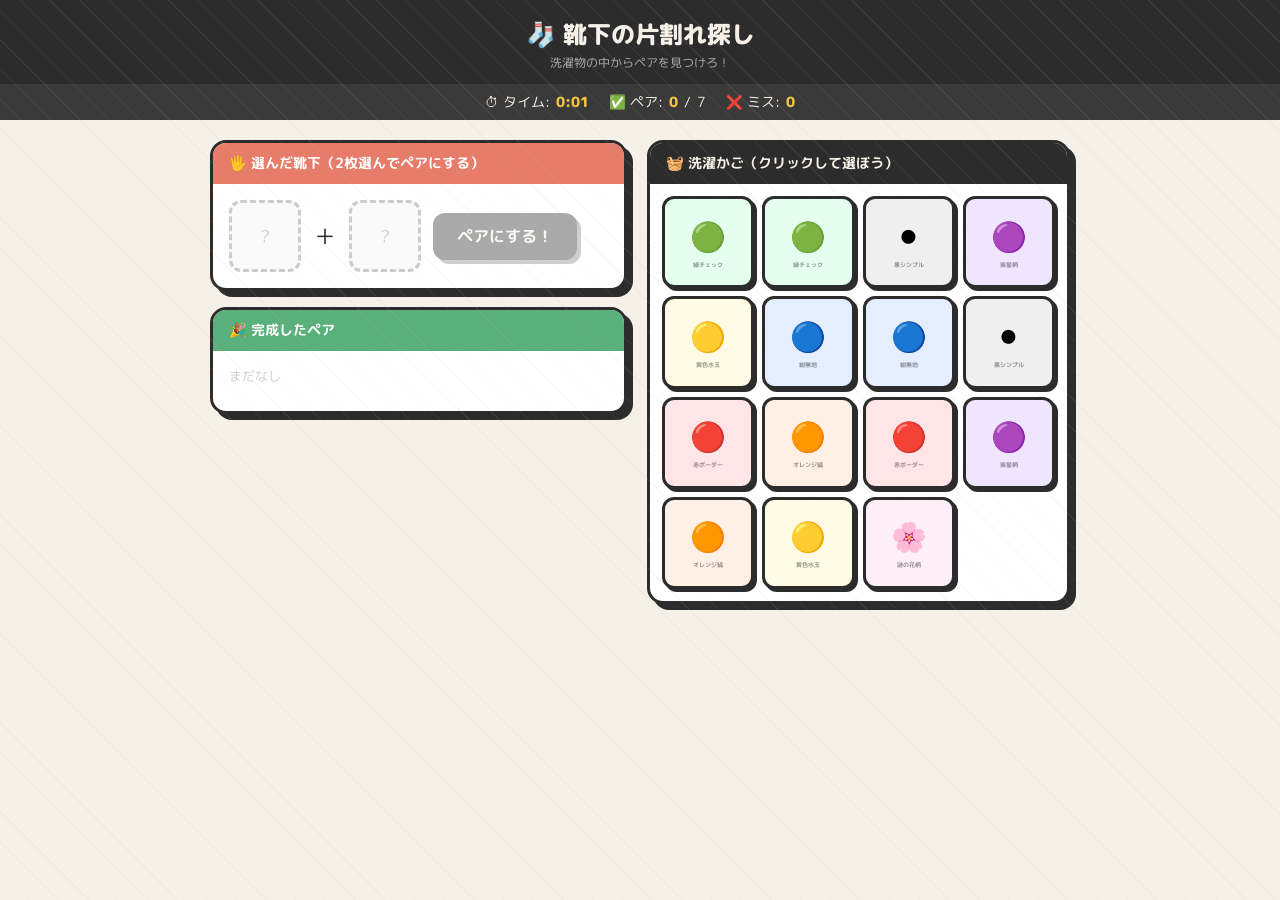
==== steam_game001/kutsushita_game.html @ c3f277e1 "first commit" ====
<!DOCTYPE html>
<html lang="ja">
<head>
<meta charset="UTF-8">
<meta name="viewport" content="width=device-width, initial-scale=1.0">
<title>靴下の片割れ探し</title>
<style>
  @import url('https://fonts.googleapis.com/css2?family=M+PLUS+Rounded+1c:wght@400;700;800&display=swap');

  * { box-sizing: border-box; margin: 0; padding: 0; }

  body {
    font-family: 'M PLUS Rounded 1c', sans-serif;
    background: #f5f0e8;
    min-height: 100vh;
    display: flex;
    flex-direction: column;
    align-items: center;
  }

  body::before {
    content: '';
    position: fixed;
    inset: 0;
    background-image: repeating-linear-gradient(45deg, transparent, transparent 20px, rgba(200,190,170,0.1) 20px, rgba(200,190,170,0.1) 21px);
    pointer-events: none;
  }

  header {
    width: 100%;
    background: #2c2c2c;
    color: #f5f0e8;
    text-align: center;
    padding: 16px 20px 12px;
  }

  header h1 { font-size: 1.5rem; font-weight: 800; }
  header .subtitle { font-size: 0.75rem; color: #aaa; margin-top: 2px; }

  .stats-bar {
    display: flex;
    gap: 20px;
    justify-content: center;
    background: #3a3a3a;
    width: 100%;
    padding: 8px 20px;
    color: #f5f0e8;
    font-size: 0.85rem;
  }

  .stat { display: flex; align-items: center; gap: 6px; }
  .stat-val { font-weight: 800; color: #f4c542; }

  .main {
    display: flex;
    gap: 20px;
    padding: 20px;
    width: 100%;
    max-width: 900px;
    flex-wrap: wrap;
  }

  .basket {
    flex: 1;
    min-width: 260px;
    background: #fff;
    border-radius: 16px;
    border: 3px solid #2c2c2c;
    box-shadow: 6px 6px 0 #2c2c2c;
    overflow: hidden;
  }

  .basket-header {
    background: #2c2c2c;
    color: #f5f0e8;
    padding: 10px 16px;
    font-size: 0.9rem;
    font-weight: 700;
  }

  .basket-grid {
    display: grid;
    grid-template-columns: repeat(4, 1fr);
    gap: 8px;
    padding: 12px;
    min-height: 200px;
  }

  .workbench {
    flex: 1;
    min-width: 260px;
    display: flex;
    flex-direction: column;
    gap: 16px;
  }

  .selected-area {
    background: #fff;
    border-radius: 16px;
    border: 3px solid #2c2c2c;
    box-shadow: 6px 6px 0 #2c2c2c;
    overflow: hidden;
    min-height: 140px;
  }

  .selected-header {
    background: #e87c6a;
    color: white;
    padding: 10px 16px;
    font-size: 0.9rem;
    font-weight: 700;
  }

  .selected-slots {
    display: flex;
    gap: 12px;
    padding: 16px;
    align-items: center;
    flex-wrap: wrap;
  }

  .slot {
    width: 72px;
    height: 72px;
    border: 3px dashed #ccc;
    border-radius: 12px;
    display: flex;
    align-items: center;
    justify-content: center;
    font-size: 2.2rem;
    background: #fafafa;
    transition: all 0.2s;
    position: relative;
  }

  .slot.filled {
    border-style: solid;
    border-color: #e87c6a;
    background: #fff5f3;
    cursor: pointer;
  }

  .slot .remove-btn {
    position: absolute;
    top: -8px;
    right: -8px;
    width: 20px;
    height: 20px;
    background: #2c2c2c;
    color: white;
    border: none;
    border-radius: 50%;
    font-size: 0.65rem;
    cursor: pointer;
    display: flex;
    align-items: center;
    justify-content: center;
  }

  .match-btn {
    background: #2c2c2c;
    color: #f5f0e8;
    border: none;
    border-radius: 12px;
    padding: 12px 24px;
    font-family: 'M PLUS Rounded 1c', sans-serif;
    font-size: 1rem;
    font-weight: 700;
    cursor: pointer;
    transition: transform 0.1s, box-shadow 0.1s;
    box-shadow: 4px 4px 0 #888;
  }

  .match-btn:hover { transform: translate(-2px,-2px); box-shadow: 6px 6px 0 #888; }
  .match-btn:active { transform: translate(2px,2px); box-shadow: 2px 2px 0 #888; }
  .match-btn:disabled { opacity: 0.4; cursor: not-allowed; transform: none; }

  .sock-card {
    width: 100%;
    aspect-ratio: 1;
    border-radius: 12px;
    border: 3px solid #2c2c2c;
    display: flex;
    flex-direction: column;
    align-items: center;
    justify-content: center;
    font-size: 1.8rem;
    cursor: pointer;
    transition: transform 0.15s, box-shadow 0.15s;
    box-shadow: 3px 3px 0 #2c2c2c;
    position: relative;
    user-select: none;
  }

  .sock-card:hover { transform: translate(-2px, -2px) rotate(-3deg); box-shadow: 5px 5px 0 #2c2c2c; }
  .sock-card.selected { border-color: #e87c6a; box-shadow: 3px 3px 0 #e87c6a; transform: scale(0.95); }

  .sock-label {
    font-size: 0.4rem;
    color: rgba(0,0,0,0.4);
    font-weight: 700;
    margin-top: 2px;
  }

  .pairs-tray {
    background: #fff;
    border-radius: 16px;
    border: 3px solid #2c2c2c;
    box-shadow: 6px 6px 0 #2c2c2c;
    overflow: hidden;
  }

  .pairs-header {
    background: #5ab07a;
    color: white;
    padding: 10px 16px;
    font-size: 0.9rem;
    font-weight: 700;
  }

  .pairs-grid {
    display: flex;
    flex-wrap: wrap;
    gap: 8px;
    padding: 12px;
    min-height: 60px;
  }

  .pair-chip {
    background: #e8f7ee;
    border: 2px solid #5ab07a;
    border-radius: 20px;
    padding: 4px 12px;
    font-size: 1.1rem;
    animation: popIn 0.3s ease;
  }

  @keyframes popIn {
    0% { transform: scale(0); }
    70% { transform: scale(1.2); }
    100% { transform: scale(1); }
  }

  .toast {
    position: fixed;
    top: 80px;
    left: 50%;
    transform: translateX(-50%) translateY(-20px);
    background: #2c2c2c;
    color: white;
    padding: 10px 20px;
    border-radius: 40px;
    font-size: 0.9rem;
    font-weight: 700;
    opacity: 0;
    pointer-events: none;
    transition: opacity 0.2s, transform 0.2s;
    z-index: 100;
    white-space: nowrap;
  }

  .toast.show { opacity: 1; transform: translateX(-50%) translateY(0); }

  .overlay {
    display: none;
    position: fixed;
    inset: 0;
    background: rgba(0,0,0,0.5);
    z-index: 200;
    align-items: center;
    justify-content: center;
  }

  .overlay.show { display: flex; }

  .result-box {
    background: #fff;
    border: 4px solid #2c2c2c;
    border-radius: 24px;
    box-shadow: 8px 8px 0 #2c2c2c;
    padding: 32px 40px;
    text-align: center;
    max-width: 360px;
  }

  .result-box h2 { font-size: 2rem; font-weight: 800; margin-bottom: 8px; }
  .result-box p { color: #666; margin-bottom: 12px; font-size: 0.9rem; }

  .result-btn {
    background: #e87c6a;
    color: white;
    border: none;
    border-radius: 12px;
    padding: 12px 28px;
    font-family: 'M PLUS Rounded 1c', sans-serif;
    font-size: 1rem;
    font-weight: 700;
    cursor: pointer;
    box-shadow: 4px 4px 0 #c05a4a;
    margin-top: 8px;
  }

  .lonely-badge {
    background: #fff3cd;
    border: 2px solid #f4c542;
    border-radius: 8px;
    padding: 8px 12px;
    font-size: 0.8rem;
    color: #7a6010;
    margin-top: 8px;
  }
</style>
</head>
<body>

<header>
  <h1>🧦 靴下の片割れ探し</h1>
  <div class="subtitle">洗濯物の中からペアを見つけろ！</div>
</header>

<div class="stats-bar">
  <div class="stat">⏱ タイム: <span class="stat-val" id="timer">0:00</span></div>
  <div class="stat">✅ ペア: <span class="stat-val" id="pair-count">0</span> / <span id="total-pairs">0</span></div>
  <div class="stat">❌ ミス: <span class="stat-val" id="miss-count">0</span></div>
</div>

<div class="main">
  <div class="workbench">
    <div class="selected-area">
      <div class="selected-header">🖐 選んだ靴下（2枚選んでペアにする）</div>
      <div class="selected-slots">
        <div class="slot" id="slot-a"><span style="color:#ccc;font-size:1rem">?</span></div>
        <div style="font-size:1.5rem; color:#2c2c2c;">＋</div>
        <div class="slot" id="slot-b"><span style="color:#ccc;font-size:1rem">?</span></div>
        <button class="match-btn" id="match-btn" disabled onclick="tryMatch()">ペアにする！</button>
      </div>
    </div>

    <div class="pairs-tray">
      <div class="pairs-header">🎉 完成したペア</div>
      <div class="pairs-grid" id="pairs-grid">
        <span style="color:#ccc;font-size:0.8rem;padding:4px;">まだなし</span>
      </div>
    </div>
  </div>

  <div class="basket">
    <div class="basket-header">🧺 洗濯かご（クリックして選ぼう）</div>
    <div class="basket-grid" id="basket-grid"></div>
  </div>
</div>

<div class="toast" id="toast"></div>

<div class="overlay" id="overlay">
  <div class="result-box">
    <h2>🎊 完了！</h2>
    <p id="result-msg"></p>
    <div class="lonely-badge" id="lonely-badge" style="display:none"></div>
    <button class="result-btn" onclick="startGame()">もう一回やる</button>
  </div>
</div>

<script>
const SOCK_TYPES = [
  { id: 'A', emoji: '🔴', name: '赤ボーダー' },
  { id: 'B', emoji: '🔵', name: '紺無地' },
  { id: 'C', emoji: '🟡', name: '黄色水玉' },
  { id: 'D', emoji: '🟢', name: '緑チェック' },
  { id: 'E', emoji: '🟠', name: 'オレンジ縞' },
  { id: 'F', emoji: '🟣', name: '紫星柄' },
  { id: 'G', emoji: '⚫', name: '黒シンプル' },
  { id: 'H', emoji: '⚪', name: '白スポーツ' },
];
const LONELY = { id: 'X', emoji: '🌸', name: '謎の花柄', lonely: true };

const COLORS = {
  A: '#ffe5e5', B: '#e5eeff', C: '#fffbe5', D: '#e5ffee',
  E: '#fff0e5', F: '#f0e5ff', G: '#efefef', H: '#f9f9f9', X: '#fff0f7'
};

let socks = [], selected = [null, null], pairs = 0, totalPairs = 0, misses = 0;
let timerInterval = null, seconds = 0;

function startGame() {
  clearInterval(timerInterval);
  seconds = 0; pairs = 0; misses = 0; selected = [null, null];
  document.getElementById('overlay').classList.remove('show');
  updateStats();

  const pairTypes = SOCK_TYPES.slice(0, 7);
  totalPairs = pairTypes.length;
  socks = [];
  let id = 0;
  pairTypes.forEach(t => {
    socks.push({ uid: id++, type: t, paired: false, selected: false });
    socks.push({ uid: id++, type: t, paired: false, selected: false });
  });
  socks.push({ uid: id++, type: LONELY, paired: false, selected: false, lonely: true });
  socks.sort(() => Math.random() - 0.5);

  document.getElementById('total-pairs').textContent = totalPairs;
  document.getElementById('pairs-grid').innerHTML = '<span style="color:#ccc;font-size:0.8rem;padding:4px;">まだなし</span>';
  resetSlots();
  renderBasket();

  timerInterval = setInterval(() => {
    seconds++;
    const m = Math.floor(seconds / 60), s = seconds % 60;
    document.getElementById('timer').textContent = `${m}:${s.toString().padStart(2,'0')}`;
  }, 1000);
}

function renderBasket() {
  const grid = document.getElementById('basket-grid');
  grid.innerHTML = '';
  socks.filter(s => !s.paired).forEach(sock => {
    const card = document.createElement('div');
    card.className = 'sock-card' + (sock.selected ? ' selected' : '');
    card.style.background = COLORS[sock.type.id] || '#eee';
    card.innerHTML = `<span>${sock.type.emoji}</span><span class="sock-label">${sock.type.name}</span>`;
    card.onclick = () => selectSock(sock.uid);
    grid.appendChild(card);
  });
}

function selectSock(uid) {
  const sock = socks.find(s => s.uid === uid);
  if (!sock || sock.paired) return;

  if (sock.selected) {
    sock.selected = false;
    if (selected[0] === uid) selected[0] = null;
    else selected[1] = null;
  } else {
    if (selected[0] === null) { selected[0] = uid; sock.selected = true; }
    else if (selected[1] === null && selected[0] !== uid) { selected[1] = uid; sock.selected = true; }
  }

  renderBasket();
  updateSlots();
  document.getElementById('match-btn').disabled = selected.filter(s => s !== null).length < 2;
}

function updateSlots() {
  ['a','b'].forEach((slot, i) => {
    const el = document.getElementById(`slot-${slot}`);
    const uid = selected[i];
    if (uid !== null) {
      const sock = socks.find(s => s.uid === uid);
      el.className = 'slot filled';
      el.innerHTML = `<span style="font-size:2rem">${sock.type.emoji}</span><button class="remove-btn" onclick="removeSock(${uid})">✕</button>`;
    } else {
      el.className = 'slot';
      el.innerHTML = '<span style="color:#ccc;font-size:1rem">?</span>';
    }
  });
}

function removeSock(uid) {
  const sock = socks.find(s => s.uid === uid);
  if (sock) sock.selected = false;
  if (selected[0] === uid) selected[0] = null;
  else if (selected[1] === uid) selected[1] = null;
  renderBasket(); updateSlots();
  document.getElementById('match-btn').disabled = true;
}

function resetSlots() { selected = [null, null]; updateSlots(); document.getElementById('match-btn').disabled = true; }

function tryMatch() {
  const [uid1, uid2] = selected;
  if (uid1 === null || uid2 === null) return;
  const s1 = socks.find(s => s.uid === uid1), s2 = socks.find(s => s.uid === uid2);

  if (s1.type.id === s2.type.id && !s1.lonely && !s2.lonely) {
    s1.paired = s2.paired = true;
    s1.selected = s2.selected = false;
    pairs++;
    const grid = document.getElementById('pairs-grid');
    if (grid.querySelector('span[style]')) grid.innerHTML = '';
    const chip = document.createElement('div');
    chip.className = 'pair-chip';
    chip.textContent = s1.type.emoji + s1.type.emoji;
    grid.appendChild(chip);
    showToast(`✅ ${s1.type.name} のペア完成！`);
    resetSlots(); renderBasket(); updateStats();
    if (pairs >= totalPairs) setTimeout(showResult, 400);
  } else {
    misses++;
    updateStats();
    showToast('❌ 違う！片割れだ…');
    s1.selected = s2.selected = false;
    selected = [null, null];
    renderBasket(); resetSlots();
  }
}

function updateStats() {
  document.getElementById('pair-count').textContent = pairs;
  document.getElementById('miss-count').textContent = misses;
}

function showToast(msg) {
  const t = document.getElementById('toast');
  t.textContent = msg;
  t.classList.add('show');
  setTimeout(() => t.classList.remove('show'), 1800);
}

function showResult() {
  clearInterval(timerInterval);
  const m = Math.floor(seconds / 60), s = seconds % 60;
  document.getElementById('result-msg').textContent =
    `${totalPairs}ペア完成！ タイム: ${m}:${s.toString().padStart(2,'0')}　ミス: ${misses}回`;
  const badge = document.getElementById('lonely-badge');
  badge.style.display = 'block';
  badge.textContent = '🌸「謎の花柄」の片割れは永遠に見つかりませんでした';
  document.getElementById('overlay').classList.add('show');
}

startGame();
</script>
</body>
</html>
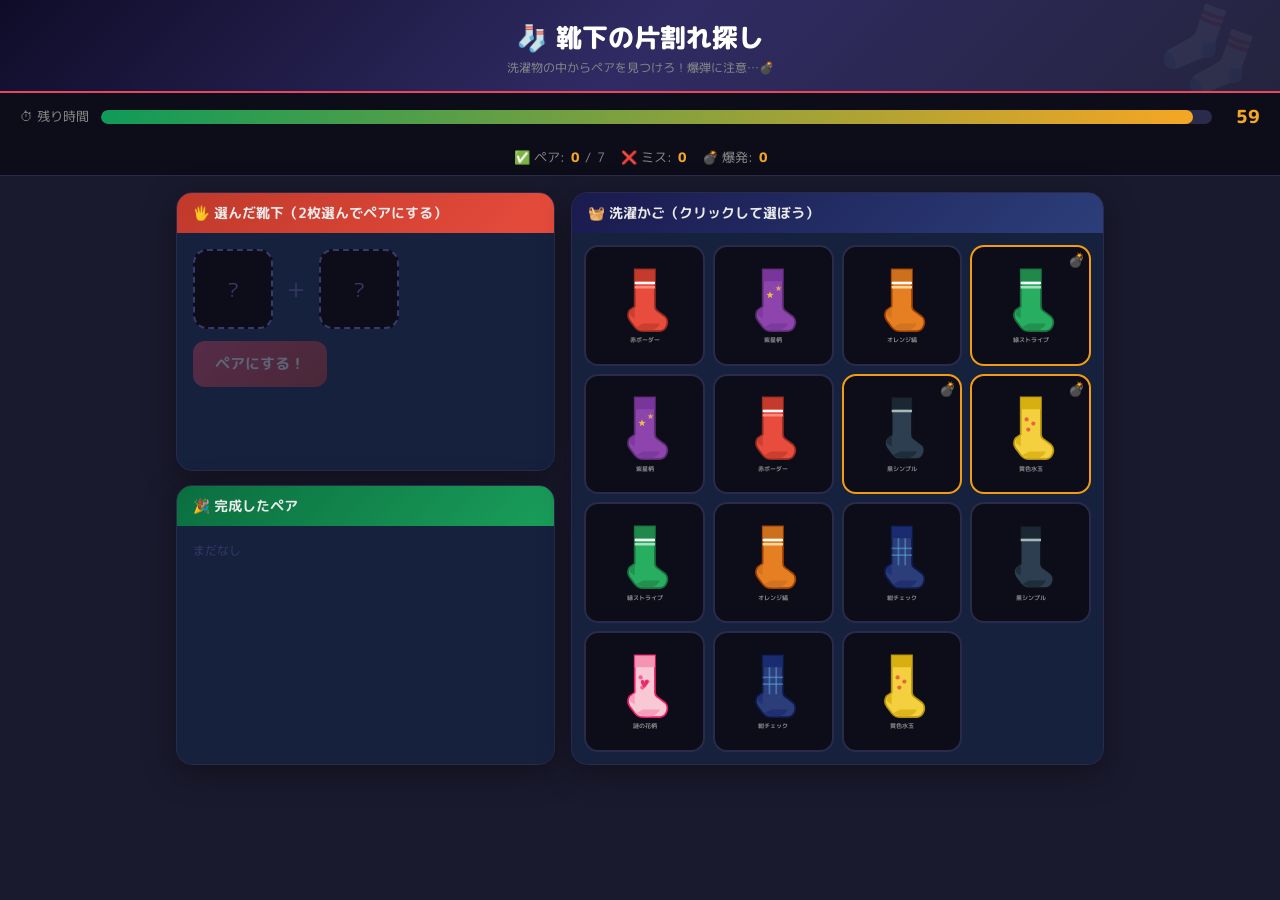
==== commit 4132b57c: "デザインを靴下へ" ====
--- a/steam_game001/kutsushita_game.html
+++ b/steam_game001/kutsushita_game.html
@@ -7,76 +7,194 @@
 <style>
   @import url('https://fonts.googleapis.com/css2?family=M+PLUS+Rounded+1c:wght@400;700;800&display=swap');
 
+  :root {
+    --bg: #1a1a2e;
+    --card: #16213e;
+    --accent: #e94560;
+    --green: #0f9b58;
+    --yellow: #f5a623;
+    --text: #eaeaea;
+    --muted: #888;
+    --border: #2a2a4a;
+  }
+
   * { box-sizing: border-box; margin: 0; padding: 0; }
 
   body {
     font-family: 'M PLUS Rounded 1c', sans-serif;
-    background: #f5f0e8;
+    background: var(--bg);
+    color: var(--text);
     min-height: 100vh;
     display: flex;
     flex-direction: column;
     align-items: center;
-  }
-
-  body::before {
-    content: '';
-    position: fixed;
-    inset: 0;
-    background-image: repeating-linear-gradient(45deg, transparent, transparent 20px, rgba(200,190,170,0.1) 20px, rgba(200,190,170,0.1) 21px);
-    pointer-events: none;
   }
 
   header {
     width: 100%;
-    background: #2c2c2c;
-    color: #f5f0e8;
+    background: linear-gradient(135deg, #0f0c29, #302b63, #24243e);
     text-align: center;
-    padding: 16px 20px 12px;
-  }
-
-  header h1 { font-size: 1.5rem; font-weight: 800; }
-  header .subtitle { font-size: 0.75rem; color: #aaa; margin-top: 2px; }
+    padding: 18px 20px 14px;
+    border-bottom: 2px solid var(--accent);
+    position: relative;
+    overflow: hidden;
+  }
+
+  header::after {
+    content: '🧦';
+    position: absolute;
+    font-size: 5rem;
+    opacity: 0.06;
+    right: 20px;
+    top: -10px;
+    transform: rotate(20deg);
+  }
+
+  header h1 { font-size: 1.6rem; font-weight: 800; color: #fff; }
+  header .subtitle { font-size: 0.75rem; color: var(--muted); margin-top: 3px; }
+
+  .timer-wrap {
+    width: 100%;
+    background: #0d0d1a;
+    padding: 10px 20px;
+    display: flex;
+    align-items: center;
+    gap: 12px;
+  }
+
+  .timer-label { font-size: 0.8rem; color: var(--muted); white-space: nowrap; }
+
+  .timer-bar-bg {
+    flex: 1;
+    height: 14px;
+    background: #2a2a4a;
+    border-radius: 8px;
+    overflow: hidden;
+  }
+
+  .timer-bar {
+    height: 100%;
+    background: linear-gradient(90deg, var(--green), var(--yellow));
+    border-radius: 8px;
+    transition: width 0.5s linear, background 0.5s;
+  }
+
+  .timer-bar.danger { background: linear-gradient(90deg, var(--accent), #ff6b6b); animation: pulse 0.5s infinite alternate; }
+
+  @keyframes pulse { from { opacity: 1; } to { opacity: 0.6; } }
+
+  .timer-num { font-size: 1.1rem; font-weight: 800; color: var(--yellow); min-width: 36px; text-align: right; }
+  .timer-num.danger { color: var(--accent); }
 
   .stats-bar {
     display: flex;
-    gap: 20px;
+    gap: 16px;
     justify-content: center;
-    background: #3a3a3a;
+    background: #0d0d1a;
     width: 100%;
     padding: 8px 20px;
-    color: #f5f0e8;
+    font-size: 0.82rem;
+    border-bottom: 1px solid var(--border);
+  }
+
+  .stat { display: flex; align-items: center; gap: 6px; color: var(--muted); }
+  .stat-val { font-weight: 800; color: var(--yellow); }
+
+  .main {
+    display: flex;
+    gap: 16px;
+    padding: 16px;
+    width: 100%;
+    max-width: 960px;
+    flex-wrap: wrap;
+  }
+
+  .panel {
+    background: var(--card);
+    border-radius: 16px;
+    border: 1px solid var(--border);
+    overflow: hidden;
+    box-shadow: 0 8px 32px rgba(0,0,0,0.4);
+  }
+
+  .panel-header {
+    padding: 10px 16px;
     font-size: 0.85rem;
-  }
-
-  .stat { display: flex; align-items: center; gap: 6px; }
-  .stat-val { font-weight: 800; color: #f4c542; }
-
-  .main {
-    display: flex;
-    gap: 20px;
-    padding: 20px;
-    width: 100%;
-    max-width: 900px;
+    font-weight: 700;
+    display: flex;
+    align-items: center;
+    gap: 6px;
+  }
+
+  .ph-red { background: linear-gradient(135deg, #c0392b, #e74c3c); }
+  .ph-blue { background: linear-gradient(135deg, #1a1a4e, #2c3e7a); }
+  .ph-green { background: linear-gradient(135deg, #0a6e3f, #1a9e5a); }
+
+  .selected-area { flex: 1; min-width: 260px; }
+
+  .selected-slots {
+    display: flex;
+    gap: 12px;
+    padding: 16px;
+    align-items: center;
     flex-wrap: wrap;
   }
 
-  .basket {
-    flex: 1;
-    min-width: 260px;
-    background: #fff;
-    border-radius: 16px;
-    border: 3px solid #2c2c2c;
-    box-shadow: 6px 6px 0 #2c2c2c;
+  .slot {
+    width: 80px;
+    height: 80px;
+    border: 2px dashed #3a3a6a;
+    border-radius: 14px;
+    display: flex;
+    align-items: center;
+    justify-content: center;
+    background: #0d0d1a;
+    transition: all 0.2s;
+    position: relative;
     overflow: hidden;
   }
 
-  .basket-header {
-    background: #2c2c2c;
-    color: #f5f0e8;
-    padding: 10px 16px;
-    font-size: 0.9rem;
+  .slot.filled {
+    border-style: solid;
+    border-color: var(--accent);
+    background: rgba(233,69,96,0.1);
+  }
+
+  .slot .remove-btn {
+    position: absolute;
+    top: -8px; right: -8px;
+    width: 22px; height: 22px;
+    background: var(--accent);
+    color: white;
+    border: none;
+    border-radius: 50%;
+    font-size: 0.65rem;
+    cursor: pointer;
+    display: flex;
+    align-items: center;
+    justify-content: center;
+    z-index: 2;
+  }
+
+  .match-btn {
+    background: linear-gradient(135deg, var(--accent), #c0392b);
+    color: white;
+    border: none;
+    border-radius: 12px;
+    padding: 12px 22px;
+    font-family: 'M PLUS Rounded 1c', sans-serif;
+    font-size: 0.95rem;
     font-weight: 700;
-  }
+    cursor: pointer;
+    transition: transform 0.1s, box-shadow 0.1s;
+    box-shadow: 0 4px 16px rgba(233,69,96,0.4);
+  }
+
+  .match-btn:hover { transform: translateY(-2px); box-shadow: 0 6px 20px rgba(233,69,96,0.6); }
+  .match-btn:active { transform: translateY(1px); }
+  .match-btn:disabled { opacity: 0.3; cursor: not-allowed; transform: none; box-shadow: none; }
+
+  .basket { flex: 1.4; min-width: 280px; }
 
   .basket-grid {
     display: grid;
@@ -86,137 +204,7 @@
     min-height: 200px;
   }
 
-  .workbench {
-    flex: 1;
-    min-width: 260px;
-    display: flex;
-    flex-direction: column;
-    gap: 16px;
-  }
-
-  .selected-area {
-    background: #fff;
-    border-radius: 16px;
-    border: 3px solid #2c2c2c;
-    box-shadow: 6px 6px 0 #2c2c2c;
-    overflow: hidden;
-    min-height: 140px;
-  }
-
-  .selected-header {
-    background: #e87c6a;
-    color: white;
-    padding: 10px 16px;
-    font-size: 0.9rem;
-    font-weight: 700;
-  }
-
-  .selected-slots {
-    display: flex;
-    gap: 12px;
-    padding: 16px;
-    align-items: center;
-    flex-wrap: wrap;
-  }
-
-  .slot {
-    width: 72px;
-    height: 72px;
-    border: 3px dashed #ccc;
-    border-radius: 12px;
-    display: flex;
-    align-items: center;
-    justify-content: center;
-    font-size: 2.2rem;
-    background: #fafafa;
-    transition: all 0.2s;
-    position: relative;
-  }
-
-  .slot.filled {
-    border-style: solid;
-    border-color: #e87c6a;
-    background: #fff5f3;
-    cursor: pointer;
-  }
-
-  .slot .remove-btn {
-    position: absolute;
-    top: -8px;
-    right: -8px;
-    width: 20px;
-    height: 20px;
-    background: #2c2c2c;
-    color: white;
-    border: none;
-    border-radius: 50%;
-    font-size: 0.65rem;
-    cursor: pointer;
-    display: flex;
-    align-items: center;
-    justify-content: center;
-  }
-
-  .match-btn {
-    background: #2c2c2c;
-    color: #f5f0e8;
-    border: none;
-    border-radius: 12px;
-    padding: 12px 24px;
-    font-family: 'M PLUS Rounded 1c', sans-serif;
-    font-size: 1rem;
-    font-weight: 700;
-    cursor: pointer;
-    transition: transform 0.1s, box-shadow 0.1s;
-    box-shadow: 4px 4px 0 #888;
-  }
-
-  .match-btn:hover { transform: translate(-2px,-2px); box-shadow: 6px 6px 0 #888; }
-  .match-btn:active { transform: translate(2px,2px); box-shadow: 2px 2px 0 #888; }
-  .match-btn:disabled { opacity: 0.4; cursor: not-allowed; transform: none; }
-
-  .sock-card {
-    width: 100%;
-    aspect-ratio: 1;
-    border-radius: 12px;
-    border: 3px solid #2c2c2c;
-    display: flex;
-    flex-direction: column;
-    align-items: center;
-    justify-content: center;
-    font-size: 1.8rem;
-    cursor: pointer;
-    transition: transform 0.15s, box-shadow 0.15s;
-    box-shadow: 3px 3px 0 #2c2c2c;
-    position: relative;
-    user-select: none;
-  }
-
-  .sock-card:hover { transform: translate(-2px, -2px) rotate(-3deg); box-shadow: 5px 5px 0 #2c2c2c; }
-  .sock-card.selected { border-color: #e87c6a; box-shadow: 3px 3px 0 #e87c6a; transform: scale(0.95); }
-
-  .sock-label {
-    font-size: 0.4rem;
-    color: rgba(0,0,0,0.4);
-    font-weight: 700;
-    margin-top: 2px;
-  }
-
-  .pairs-tray {
-    background: #fff;
-    border-radius: 16px;
-    border: 3px solid #2c2c2c;
-    box-shadow: 6px 6px 0 #2c2c2c;
-    overflow: hidden;
-  }
-
-  .pairs-header {
-    background: #5ab07a;
-    color: white;
-    padding: 10px 16px;
-    font-size: 0.9rem;
-    font-weight: 700;
-  }
+  .pairs-tray { flex: 1; min-width: 260px; }
 
   .pairs-grid {
     display: flex;
@@ -227,28 +215,87 @@
   }
 
   .pair-chip {
-    background: #e8f7ee;
-    border: 2px solid #5ab07a;
+    background: rgba(15,155,88,0.2);
+    border: 1px solid var(--green);
     border-radius: 20px;
-    padding: 4px 12px;
-    font-size: 1.1rem;
+    padding: 4px 10px;
+    font-size: 0.78rem;
     animation: popIn 0.3s ease;
+    display: flex;
+    align-items: center;
+    gap: 4px;
+    color: #a9dfbf;
   }
 
   @keyframes popIn {
-    0% { transform: scale(0); }
-    70% { transform: scale(1.2); }
-    100% { transform: scale(1); }
+    0% { transform: scale(0) rotate(-10deg); }
+    70% { transform: scale(1.15) rotate(2deg); }
+    100% { transform: scale(1) rotate(0); }
+  }
+
+  .sock-card {
+    width: 100%;
+    aspect-ratio: 1;
+    border-radius: 14px;
+    border: 2px solid var(--border);
+    display: flex;
+    flex-direction: column;
+    align-items: center;
+    justify-content: center;
+    cursor: pointer;
+    transition: transform 0.15s, box-shadow 0.15s, border-color 0.15s;
+    position: relative;
+    overflow: hidden;
+    background: #0d0d1a;
+    user-select: none;
+  }
+
+  .sock-card:hover {
+    transform: translateY(-3px) rotate(-2deg);
+    box-shadow: 0 8px 24px rgba(0,0,0,0.5);
+    border-color: #4a4a8a;
+  }
+
+  .sock-card.selected {
+    border-color: var(--accent);
+    box-shadow: 0 0 0 2px rgba(233,69,96,0.4);
+    transform: scale(0.95);
+  }
+
+  .sock-card.bomb {
+    border-color: #f39c12;
+    animation: bombGlow 1s infinite alternate;
+  }
+
+  @keyframes bombGlow {
+    from { box-shadow: 0 0 6px rgba(243,156,18,0.3); }
+    to { box-shadow: 0 0 18px rgba(243,156,18,0.8); }
+  }
+
+  .sock-card svg { width: 58%; height: 58%; }
+
+  .sock-name {
+    font-size: 0.38rem;
+    color: var(--muted);
+    margin-top: 2px;
+    font-weight: 700;
+  }
+
+  .bomb-icon {
+    position: absolute;
+    top: 3px; right: 4px;
+    font-size: 0.85rem;
   }
 
   .toast {
     position: fixed;
-    top: 80px;
+    top: 100px;
     left: 50%;
-    transform: translateX(-50%) translateY(-20px);
-    background: #2c2c2c;
-    color: white;
-    padding: 10px 20px;
+    transform: translateX(-50%) translateY(-16px);
+    background: #1a1a2e;
+    border: 1px solid var(--border);
+    color: var(--text);
+    padding: 10px 22px;
     border-radius: 40px;
     font-size: 0.9rem;
     font-weight: 700;
@@ -257,6 +304,7 @@
     transition: opacity 0.2s, transform 0.2s;
     z-index: 100;
     white-space: nowrap;
+    box-shadow: 0 8px 32px rgba(0,0,0,0.5);
   }
 
   .toast.show { opacity: 1; transform: translateX(-50%) translateY(0); }
@@ -265,49 +313,79 @@
     display: none;
     position: fixed;
     inset: 0;
-    background: rgba(0,0,0,0.5);
+    background: rgba(0,0,0,0.75);
     z-index: 200;
     align-items: center;
     justify-content: center;
+    backdrop-filter: blur(4px);
   }
 
   .overlay.show { display: flex; }
 
   .result-box {
-    background: #fff;
-    border: 4px solid #2c2c2c;
+    background: var(--card);
+    border: 2px solid var(--border);
     border-radius: 24px;
-    box-shadow: 8px 8px 0 #2c2c2c;
-    padding: 32px 40px;
+    box-shadow: 0 24px 64px rgba(0,0,0,0.7);
+    padding: 36px 44px;
     text-align: center;
-    max-width: 360px;
-  }
-
-  .result-box h2 { font-size: 2rem; font-weight: 800; margin-bottom: 8px; }
-  .result-box p { color: #666; margin-bottom: 12px; font-size: 0.9rem; }
+    max-width: 380px;
+    width: 90%;
+  }
+
+  .result-box h2 { font-size: 2.2rem; font-weight: 800; margin-bottom: 8px; }
+  .result-box .result-sub { color: var(--muted); margin-bottom: 16px; font-size: 0.88rem; line-height: 1.8; }
 
   .result-btn {
-    background: #e87c6a;
+    background: linear-gradient(135deg, var(--accent), #c0392b);
     color: white;
     border: none;
     border-radius: 12px;
-    padding: 12px 28px;
+    padding: 13px 32px;
     font-family: 'M PLUS Rounded 1c', sans-serif;
     font-size: 1rem;
     font-weight: 700;
     cursor: pointer;
-    box-shadow: 4px 4px 0 #c05a4a;
+    box-shadow: 0 4px 16px rgba(233,69,96,0.4);
     margin-top: 8px;
-  }
+    transition: transform 0.1s;
+  }
+
+  .result-btn:hover { transform: translateY(-2px); }
 
   .lonely-badge {
-    background: #fff3cd;
-    border: 2px solid #f4c542;
-    border-radius: 8px;
-    padding: 8px 12px;
-    font-size: 0.8rem;
-    color: #7a6010;
-    margin-top: 8px;
+    background: rgba(245,166,35,0.15);
+    border: 1px solid var(--yellow);
+    border-radius: 10px;
+    padding: 8px 14px;
+    font-size: 0.78rem;
+    color: var(--yellow);
+    margin-top: 10px;
+    line-height: 1.5;
+  }
+
+  @keyframes shake {
+    0%,100% { transform: translateX(0); }
+    20% { transform: translateX(-8px); }
+    40% { transform: translateX(8px); }
+    60% { transform: translateX(-6px); }
+    80% { transform: translateX(6px); }
+  }
+
+  .shake { animation: shake 0.4s ease; }
+
+  .boom {
+    position: fixed;
+    font-size: 3rem;
+    pointer-events: none;
+    z-index: 999;
+    animation: boomAnim 0.6s ease forwards;
+  }
+
+  @keyframes boomAnim {
+    0% { transform: scale(0.5); opacity: 1; }
+    50% { transform: scale(2); opacity: 1; }
+    100% { transform: scale(3); opacity: 0; }
   }
 </style>
 </head>
@@ -315,37 +393,44 @@
 
 <header>
   <h1>🧦 靴下の片割れ探し</h1>
-  <div class="subtitle">洗濯物の中からペアを見つけろ！</div>
+  <div class="subtitle">洗濯物の中からペアを見つけろ！爆弾に注意…💣</div>
 </header>
 
+<div class="timer-wrap">
+  <span class="timer-label">⏱ 残り時間</span>
+  <div class="timer-bar-bg">
+    <div class="timer-bar" id="timer-bar" style="width:100%"></div>
+  </div>
+  <span class="timer-num" id="timer-num">60</span>
+</div>
+
 <div class="stats-bar">
-  <div class="stat">⏱ タイム: <span class="stat-val" id="timer">0:00</span></div>
-  <div class="stat">✅ ペア: <span class="stat-val" id="pair-count">0</span> / <span id="total-pairs">0</span></div>
+  <div class="stat">✅ ペア: <span class="stat-val" id="pair-count">0</span>/<span id="total-pairs">0</span></div>
   <div class="stat">❌ ミス: <span class="stat-val" id="miss-count">0</span></div>
+  <div class="stat">💣 爆発: <span class="stat-val" id="bomb-count">0</span></div>
 </div>
 
 <div class="main">
-  <div class="workbench">
-    <div class="selected-area">
-      <div class="selected-header">🖐 選んだ靴下（2枚選んでペアにする）</div>
+  <div style="flex:1;min-width:260px;display:flex;flex-direction:column;gap:14px;">
+    <div class="panel selected-area">
+      <div class="panel-header ph-red">🖐 選んだ靴下（2枚選んでペアにする）</div>
       <div class="selected-slots">
-        <div class="slot" id="slot-a"><span style="color:#ccc;font-size:1rem">?</span></div>
-        <div style="font-size:1.5rem; color:#2c2c2c;">＋</div>
-        <div class="slot" id="slot-b"><span style="color:#ccc;font-size:1rem">?</span></div>
+        <div class="slot" id="slot-a"><span style="color:#3a3a6a;font-size:1.2rem">?</span></div>
+        <div style="font-size:1.4rem;color:#3a3a6a;">＋</div>
+        <div class="slot" id="slot-b"><span style="color:#3a3a6a;font-size:1.2rem">?</span></div>
         <button class="match-btn" id="match-btn" disabled onclick="tryMatch()">ペアにする！</button>
       </div>
     </div>
-
-    <div class="pairs-tray">
-      <div class="pairs-header">🎉 完成したペア</div>
+    <div class="panel pairs-tray">
+      <div class="panel-header ph-green">🎉 完成したペア</div>
       <div class="pairs-grid" id="pairs-grid">
-        <span style="color:#ccc;font-size:0.8rem;padding:4px;">まだなし</span>
+        <span style="color:#3a3a6a;font-size:0.78rem;padding:4px;">まだなし</span>
       </div>
     </div>
   </div>
 
-  <div class="basket">
-    <div class="basket-header">🧺 洗濯かご（クリックして選ぼう）</div>
+  <div class="panel basket">
+    <div class="panel-header ph-blue">🧺 洗濯かご（クリックして選ぼう）</div>
     <div class="basket-grid" id="basket-grid"></div>
   </div>
 </div>
@@ -354,168 +439,224 @@
 
 <div class="overlay" id="overlay">
   <div class="result-box">
-    <h2>🎊 完了！</h2>
-    <p id="result-msg"></p>
+    <h2 id="result-title">🎊 完了！</h2>
+    <div class="result-sub" id="result-msg"></div>
     <div class="lonely-badge" id="lonely-badge" style="display:none"></div>
     <button class="result-btn" onclick="startGame()">もう一回やる</button>
   </div>
 </div>
 
 <script>
+// ===== 靴下SVGデザイン =====
+const DESIGNS = {
+  A: { base:'#e74c3c', cuff:'#c0392b', stroke:'#922b21', heel:'#c0392b', stripe1:'#fff', stripe2:'#ff8a80', dots:null, check:null, star:null, heart:null },
+  B: { base:'#2c3e7a', cuff:'#1a2a6e', stroke:'#0d1b4a', heel:'#1a2a6e', stripe1:null, stripe2:null, dots:null, check:'#5dade2', star:null, heart:null },
+  C: { base:'#f4d03f', cuff:'#d4ac0d', stroke:'#b7950b', heel:'#d4ac0d', stripe1:null, stripe2:null, dots:'#e74c3c', check:null, star:null, heart:null },
+  D: { base:'#27ae60', cuff:'#1e8449', stroke:'#196f3d', heel:'#1e8449', stripe1:'#fff', stripe2:'#a9dfbf', dots:null, check:null, star:null, heart:null },
+  E: { base:'#e67e22', cuff:'#ca6f1e', stroke:'#a04000', heel:'#ca6f1e', stripe1:'#fff', stripe2:'#fad7a0', dots:null, check:null, star:null, heart:null },
+  F: { base:'#8e44ad', cuff:'#76359a', stroke:'#5b2c6f', heel:'#76359a', stripe1:null, stripe2:null, dots:null, check:null, star:'#f4d03f', heart:null },
+  G: { base:'#2c3e50', cuff:'#1a252f', stroke:'#0d1117', heel:'#1a252f', stripe1:'#aab7b8', stripe2:null, dots:null, check:null, star:null, heart:null },
+  H: { base:'#ecf0f1', cuff:'#bdc3c7', stroke:'#95a5a6', heel:'#bdc3c7', stripe1:null, stripe2:null, dots:null, check:null, star:null, heart:'#e74c3c' },
+  X: { base:'#f8c8d4', cuff:'#f48fb1', stroke:'#e91e63', heel:'#f48fb1', stripe1:null, stripe2:null, dots:'#ff4081', check:null, star:null, heart:'#e91e63' },
+};
+
+function sockSVG(id) {
+  const d = DESIGNS[id] || DESIGNS['G'];
+  return `<svg viewBox="0 0 60 80" xmlns="http://www.w3.org/2000/svg">
+    <path d="M18,4 L42,4 L42,48 Q42,52 46,54 L54,60 Q58,64 56,70 Q54,76 48,77 L28,77 Q22,77 18,72 L12,64 Q8,58 12,52 L18,48 Z" fill="${d.base}" stroke="${d.stroke}" stroke-width="2"/>
+    <path d="M18,4 L42,4 L42,18 L18,18 Z" fill="${d.cuff}" opacity="0.9"/>
+    ${d.stripe1 ? `<line x1="18" y1="20" x2="42" y2="20" stroke="${d.stripe1}" stroke-width="3"/>` : ''}
+    ${d.stripe2 ? `<line x1="18" y1="25" x2="42" y2="25" stroke="${d.stripe2}" stroke-width="3"/>` : ''}
+    ${d.dots ? `<circle cx="25" cy="30" r="2.5" fill="${d.dots}" opacity="0.8"/><circle cx="33" cy="35" r="2.5" fill="${d.dots}" opacity="0.8"/><circle cx="27" cy="42" r="2.5" fill="${d.dots}" opacity="0.8"/>` : ''}
+    ${d.check ? `<line x1="18" y1="30" x2="42" y2="30" stroke="${d.check}" stroke-width="2" opacity="0.5"/><line x1="18" y1="38" x2="42" y2="38" stroke="${d.check}" stroke-width="2" opacity="0.5"/><line x1="26" y1="18" x2="26" y2="50" stroke="${d.check}" stroke-width="2" opacity="0.5"/><line x1="34" y1="18" x2="34" y2="50" stroke="${d.check}" stroke-width="2" opacity="0.5"/>` : ''}
+    ${d.star ? `<text x="22" y="38" font-size="10" fill="${d.star}" opacity="0.9">★</text><text x="32" y="30" font-size="8" fill="${d.star}" opacity="0.7">★</text>` : ''}
+    ${d.heart ? `<text x="23" y="42" font-size="13" fill="${d.heart}" opacity="0.9">♥</text>` : ''}
+    <path d="M18,48 Q12,52 12,58 L18,62 Z" fill="${d.heel}" opacity="0.7"/>
+    <path d="M20,72 Q28,78 38,76 Q45,74 48,68 L28,68 Z" fill="${d.heel}" opacity="0.7"/>
+  </svg>`;
+}
+
 const SOCK_TYPES = [
-  { id: 'A', emoji: '🔴', name: '赤ボーダー' },
-  { id: 'B', emoji: '🔵', name: '紺無地' },
-  { id: 'C', emoji: '🟡', name: '黄色水玉' },
-  { id: 'D', emoji: '🟢', name: '緑チェック' },
-  { id: 'E', emoji: '🟠', name: 'オレンジ縞' },
-  { id: 'F', emoji: '🟣', name: '紫星柄' },
-  { id: 'G', emoji: '⚫', name: '黒シンプル' },
-  { id: 'H', emoji: '⚪', name: '白スポーツ' },
+  {id:'A',name:'赤ボーダー'},{id:'B',name:'紺チェック'},{id:'C',name:'黄色水玉'},
+  {id:'D',name:'緑ストライプ'},{id:'E',name:'オレンジ縞'},{id:'F',name:'紫星柄'},
+  {id:'G',name:'黒シンプル'},{id:'H',name:'白ハート'},
 ];
-const LONELY = { id: 'X', emoji: '🌸', name: '謎の花柄', lonely: true };
-
-const COLORS = {
-  A: '#ffe5e5', B: '#e5eeff', C: '#fffbe5', D: '#e5ffee',
-  E: '#fff0e5', F: '#f0e5ff', G: '#efefef', H: '#f9f9f9', X: '#fff0f7'
-};
-
-let socks = [], selected = [null, null], pairs = 0, totalPairs = 0, misses = 0;
-let timerInterval = null, seconds = 0;
+const LONELY = {id:'X', name:'謎の花柄', lonely:true};
+const MAX_TIME = 60;
+
+let socks=[], selected=[null,null], pairs=0, totalPairs=0, misses=0, bombs=0;
+let timeLeft=MAX_TIME, timerInterval=null;
 
 function startGame() {
   clearInterval(timerInterval);
-  seconds = 0; pairs = 0; misses = 0; selected = [null, null];
+  timeLeft=MAX_TIME; pairs=0; misses=0; bombs=0; selected=[null,null];
   document.getElementById('overlay').classList.remove('show');
-  updateStats();
-
-  const pairTypes = SOCK_TYPES.slice(0, 7);
+  updateStats(); updateTimerUI();
+
+  const pairTypes = SOCK_TYPES.slice(0,7);
   totalPairs = pairTypes.length;
-  socks = [];
-  let id = 0;
-  pairTypes.forEach(t => {
-    socks.push({ uid: id++, type: t, paired: false, selected: false });
-    socks.push({ uid: id++, type: t, paired: false, selected: false });
+  socks=[];
+  let id=0;
+  pairTypes.forEach(t=>{
+    socks.push({uid:id++,type:t,paired:false,selected:false,bomb:false});
+    socks.push({uid:id++,type:t,paired:false,selected:false,bomb:false});
   });
-  socks.push({ uid: id++, type: LONELY, paired: false, selected: false, lonely: true });
-  socks.sort(() => Math.random() - 0.5);
-
-  document.getElementById('total-pairs').textContent = totalPairs;
-  document.getElementById('pairs-grid').innerHTML = '<span style="color:#ccc;font-size:0.8rem;padding:4px;">まだなし</span>';
-  resetSlots();
-  renderBasket();
-
-  timerInterval = setInterval(() => {
-    seconds++;
-    const m = Math.floor(seconds / 60), s = seconds % 60;
-    document.getElementById('timer').textContent = `${m}:${s.toString().padStart(2,'0')}`;
-  }, 1000);
+  socks.push({uid:id++,type:LONELY,paired:false,selected:false,bomb:false,lonely:true});
+  socks.sort(()=>Math.random()-0.5);
+
+  // 爆弾3枚ランダム設定
+  let nonPaired = socks.filter(s=>!s.lonely);
+  for(let i=0;i<3;i++) {
+    let idx = Math.floor(Math.random()*nonPaired.length);
+    nonPaired[idx].bomb = true;
+    nonPaired.splice(idx,1);
+  }
+
+  document.getElementById('total-pairs').textContent=totalPairs;
+  document.getElementById('pairs-grid').innerHTML='<span style="color:#3a3a6a;font-size:0.78rem;padding:4px;">まだなし</span>';
+  resetSlots(); renderBasket();
+
+  timerInterval=setInterval(()=>{
+    timeLeft--;
+    updateTimerUI();
+    if(timeLeft<=0){clearInterval(timerInterval);showResult(false);}
+  },1000);
+}
+
+function updateTimerUI() {
+  const pct=(timeLeft/MAX_TIME)*100;
+  const bar=document.getElementById('timer-bar');
+  const num=document.getElementById('timer-num');
+  bar.style.width=pct+'%';
+  num.textContent=timeLeft;
+  if(timeLeft<=15){bar.classList.add('danger');num.classList.add('danger');}
+  else{bar.classList.remove('danger');num.classList.remove('danger');}
 }
 
 function renderBasket() {
-  const grid = document.getElementById('basket-grid');
-  grid.innerHTML = '';
-  socks.filter(s => !s.paired).forEach(sock => {
-    const card = document.createElement('div');
-    card.className = 'sock-card' + (sock.selected ? ' selected' : '');
-    card.style.background = COLORS[sock.type.id] || '#eee';
-    card.innerHTML = `<span>${sock.type.emoji}</span><span class="sock-label">${sock.type.name}</span>`;
-    card.onclick = () => selectSock(sock.uid);
+  const grid=document.getElementById('basket-grid');
+  grid.innerHTML='';
+  socks.filter(s=>!s.paired).forEach(sock=>{
+    const card=document.createElement('div');
+    card.className='sock-card'+(sock.selected?' selected':'')+(sock.bomb?' bomb':'');
+    card.innerHTML=sockSVG(sock.type.id)+`<span class="sock-name">${sock.type.name}</span>`;
+    if(sock.bomb) card.innerHTML+='<span class="bomb-icon">💣</span>';
+    card.onclick=()=>selectSock(sock.uid);
     grid.appendChild(card);
   });
 }
 
 function selectSock(uid) {
-  const sock = socks.find(s => s.uid === uid);
-  if (!sock || sock.paired) return;
-
-  if (sock.selected) {
-    sock.selected = false;
-    if (selected[0] === uid) selected[0] = null;
-    else selected[1] = null;
+  const sock=socks.find(s=>s.uid===uid);
+  if(!sock||sock.paired) return;
+  if(sock.selected){
+    sock.selected=false;
+    if(selected[0]===uid)selected[0]=null; else selected[1]=null;
   } else {
-    if (selected[0] === null) { selected[0] = uid; sock.selected = true; }
-    else if (selected[1] === null && selected[0] !== uid) { selected[1] = uid; sock.selected = true; }
-  }
-
-  renderBasket();
-  updateSlots();
-  document.getElementById('match-btn').disabled = selected.filter(s => s !== null).length < 2;
+    if(selected[0]===null){selected[0]=uid;sock.selected=true;}
+    else if(selected[1]===null&&selected[0]!==uid){selected[1]=uid;sock.selected=true;}
+  }
+  renderBasket(); updateSlots();
+  document.getElementById('match-btn').disabled=selected.filter(s=>s!==null).length<2;
 }
 
 function updateSlots() {
-  ['a','b'].forEach((slot, i) => {
-    const el = document.getElementById(`slot-${slot}`);
-    const uid = selected[i];
-    if (uid !== null) {
-      const sock = socks.find(s => s.uid === uid);
-      el.className = 'slot filled';
-      el.innerHTML = `<span style="font-size:2rem">${sock.type.emoji}</span><button class="remove-btn" onclick="removeSock(${uid})">✕</button>`;
+  ['a','b'].forEach((slot,i)=>{
+    const el=document.getElementById('slot-'+slot);
+    const uid=selected[i];
+    if(uid!==null){
+      const sock=socks.find(s=>s.uid===uid);
+      el.className='slot filled';
+      el.innerHTML=sockSVG(sock.type.id)+`<button class="remove-btn" onclick="removeSock(${uid})">✕</button>`;
     } else {
-      el.className = 'slot';
-      el.innerHTML = '<span style="color:#ccc;font-size:1rem">?</span>';
+      el.className='slot';
+      el.innerHTML='<span style="color:#3a3a6a;font-size:1.2rem">?</span>';
     }
   });
 }
 
 function removeSock(uid) {
-  const sock = socks.find(s => s.uid === uid);
-  if (sock) sock.selected = false;
-  if (selected[0] === uid) selected[0] = null;
-  else if (selected[1] === uid) selected[1] = null;
-  renderBasket(); updateSlots();
-  document.getElementById('match-btn').disabled = true;
-}
-
-function resetSlots() { selected = [null, null]; updateSlots(); document.getElementById('match-btn').disabled = true; }
+  const sock=socks.find(s=>s.uid===uid);
+  if(sock)sock.selected=false;
+  if(selected[0]===uid)selected[0]=null; else if(selected[1]===uid)selected[1]=null;
+  renderBasket();updateSlots();
+  document.getElementById('match-btn').disabled=true;
+}
+
+function resetSlots(){selected=[null,null];updateSlots();document.getElementById('match-btn').disabled=true;}
 
 function tryMatch() {
-  const [uid1, uid2] = selected;
-  if (uid1 === null || uid2 === null) return;
-  const s1 = socks.find(s => s.uid === uid1), s2 = socks.find(s => s.uid === uid2);
-
-  if (s1.type.id === s2.type.id && !s1.lonely && !s2.lonely) {
-    s1.paired = s2.paired = true;
-    s1.selected = s2.selected = false;
-    pairs++;
-    const grid = document.getElementById('pairs-grid');
-    if (grid.querySelector('span[style]')) grid.innerHTML = '';
-    const chip = document.createElement('div');
-    chip.className = 'pair-chip';
-    chip.textContent = s1.type.emoji + s1.type.emoji;
+  const[uid1,uid2]=selected;
+  if(uid1===null||uid2===null)return;
+  const s1=socks.find(s=>s.uid===uid1),s2=socks.find(s=>s.uid===uid2);
+
+  if(s1.bomb||s2.bomb){
+    bombs++; misses++;
+    timeLeft=Math.max(0,timeLeft-10);
+    updateTimerUI();
+    showBoom();
+    showToast('💣 爆発！ -10秒！！');
+    if(s1.bomb)s1.bomb=false; else s2.bomb=false;
+    updateStats();
+    s1.selected=s2.selected=false; selected=[null,null];
+    document.body.classList.add('shake');
+    setTimeout(()=>document.body.classList.remove('shake'),400);
+    renderBasket(); resetSlots();
+    if(timeLeft<=0){clearInterval(timerInterval);setTimeout(()=>showResult(false),500);}
+    return;
+  }
+
+  if(s1.type.id===s2.type.id&&!s1.lonely&&!s2.lonely){
+    s1.paired=s2.paired=true; s1.selected=s2.selected=false; pairs++;
+    const grid=document.getElementById('pairs-grid');
+    if(grid.querySelector('span[style]'))grid.innerHTML='';
+    const chip=document.createElement('div');
+    chip.className='pair-chip';
+    const mini=document.createElement('span');
+    mini.innerHTML=sockSVG(s1.type.id);
+    mini.querySelector('svg').style.cssText='width:20px;height:20px;';
+    chip.appendChild(mini);
+    chip.appendChild(Object.assign(document.createElement('span'),{textContent:s1.type.name}));
     grid.appendChild(chip);
-    showToast(`✅ ${s1.type.name} のペア完成！`);
+    showToast('✅ '+s1.type.name+' ペア完成！');
     resetSlots(); renderBasket(); updateStats();
-    if (pairs >= totalPairs) setTimeout(showResult, 400);
+    if(pairs>=totalPairs){clearInterval(timerInterval);setTimeout(()=>showResult(true),400);}
   } else {
-    misses++;
-    updateStats();
+    misses++; updateStats();
     showToast('❌ 違う！片割れだ…');
-    s1.selected = s2.selected = false;
-    selected = [null, null];
+    s1.selected=s2.selected=false; selected=[null,null];
     renderBasket(); resetSlots();
   }
 }
 
-function updateStats() {
-  document.getElementById('pair-count').textContent = pairs;
-  document.getElementById('miss-count').textContent = misses;
-}
-
-function showToast(msg) {
-  const t = document.getElementById('toast');
-  t.textContent = msg;
-  t.classList.add('show');
-  setTimeout(() => t.classList.remove('show'), 1800);
-}
-
-function showResult() {
-  clearInterval(timerInterval);
-  const m = Math.floor(seconds / 60), s = seconds % 60;
-  document.getElementById('result-msg').textContent =
-    `${totalPairs}ペア完成！ タイム: ${m}:${s.toString().padStart(2,'0')}　ミス: ${misses}回`;
-  const badge = document.getElementById('lonely-badge');
-  badge.style.display = 'block';
-  badge.textContent = '🌸「謎の花柄」の片割れは永遠に見つかりませんでした';
+function updateStats(){
+  document.getElementById('pair-count').textContent=pairs;
+  document.getElementById('miss-count').textContent=misses;
+  document.getElementById('bomb-count').textContent=bombs;
+}
+
+function showToast(msg){
+  const t=document.getElementById('toast');
+  t.textContent=msg; t.classList.add('show');
+  setTimeout(()=>t.classList.remove('show'),1800);
+}
+
+function showBoom(){
+  const el=document.createElement('div');
+  el.className='boom'; el.textContent='💥';
+  el.style.left=(Math.random()*60+20)+'%';
+  el.style.top=(Math.random()*40+20)+'%';
+  document.body.appendChild(el);
+  setTimeout(()=>el.remove(),600);
+}
+
+function showResult(cleared){
+  document.getElementById('result-title').textContent=cleared?'🎊 クリア！':'⏰ タイムアップ！';
+  document.getElementById('result-msg').innerHTML=
+    `ペア: ${pairs}/${totalPairs}　ミス: ${misses}回　爆発: ${bombs}回<br>残り時間: ${timeLeft}秒`;
+  const badge=document.getElementById('lonely-badge');
+  badge.style.display='block';
+  badge.textContent='🌸「謎の花柄」の片割れは永遠に見つかりませんでした';
   document.getElementById('overlay').classList.add('show');
 }
 
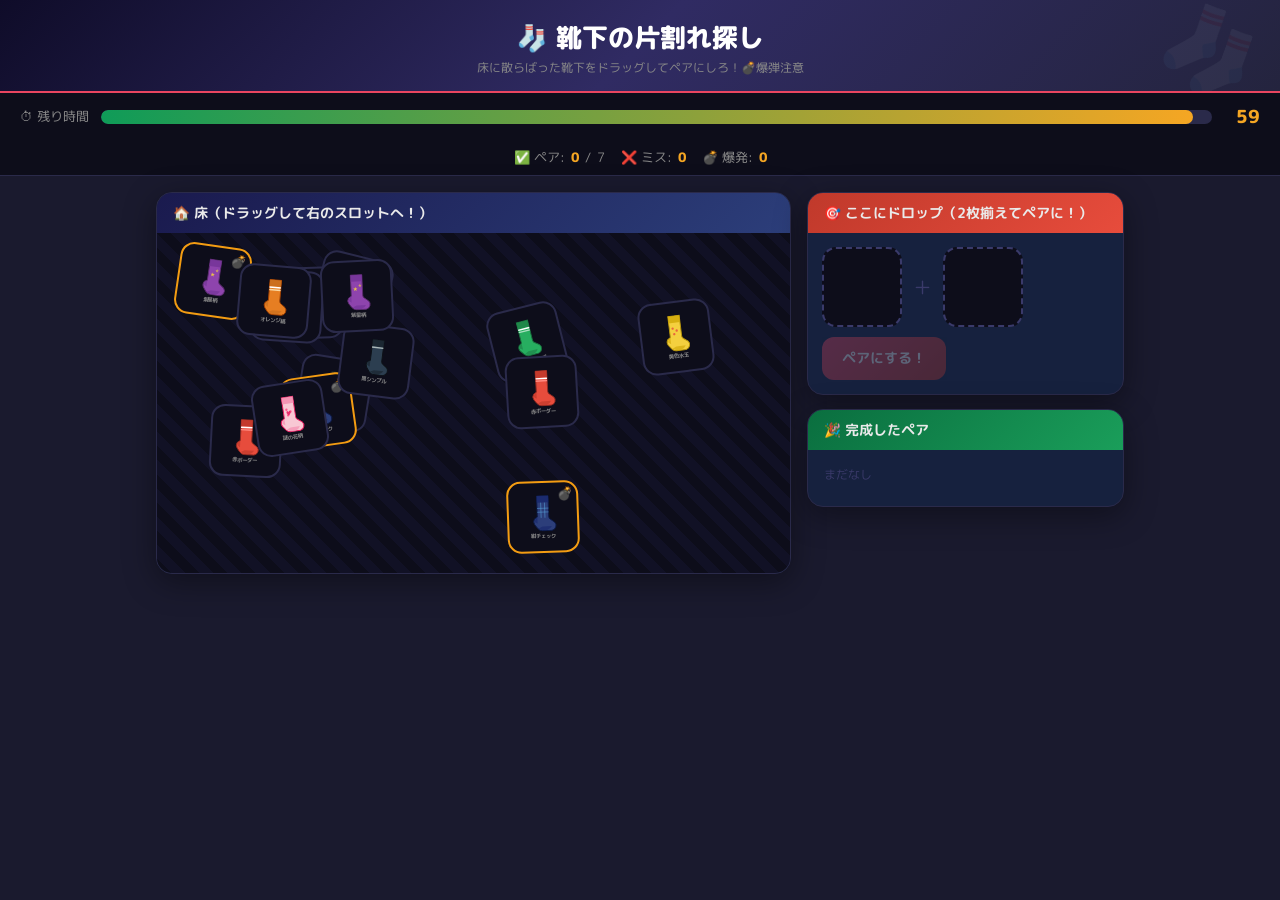
==== commit 60874474: "靴下をばらばらに" ====
--- a/steam_game001/kutsushita_game.html
+++ b/steam_game001/kutsushita_game.html
@@ -6,401 +6,137 @@
 <title>靴下の片割れ探し</title>
 <style>
   @import url('https://fonts.googleapis.com/css2?family=M+PLUS+Rounded+1c:wght@400;700;800&display=swap');
-
   :root {
-    --bg: #1a1a2e;
-    --card: #16213e;
-    --accent: #e94560;
-    --green: #0f9b58;
-    --yellow: #f5a623;
-    --text: #eaeaea;
-    --muted: #888;
-    --border: #2a2a4a;
-  }
-
+    --bg: #1a1a2e; --card: #16213e; --accent: #e94560;
+    --green: #0f9b58; --yellow: #f5a623; --text: #eaeaea;
+    --muted: #888; --border: #2a2a4a;
+  }
   * { box-sizing: border-box; margin: 0; padding: 0; }
-
-  body {
-    font-family: 'M PLUS Rounded 1c', sans-serif;
-    background: var(--bg);
-    color: var(--text);
-    min-height: 100vh;
-    display: flex;
-    flex-direction: column;
-    align-items: center;
-  }
-
-  header {
-    width: 100%;
-    background: linear-gradient(135deg, #0f0c29, #302b63, #24243e);
-    text-align: center;
-    padding: 18px 20px 14px;
-    border-bottom: 2px solid var(--accent);
-    position: relative;
-    overflow: hidden;
-  }
-
-  header::after {
-    content: '🧦';
-    position: absolute;
-    font-size: 5rem;
-    opacity: 0.06;
-    right: 20px;
-    top: -10px;
-    transform: rotate(20deg);
-  }
-
+  body { font-family: 'M PLUS Rounded 1c', sans-serif; background: var(--bg); color: var(--text); min-height: 100vh; display: flex; flex-direction: column; align-items: center; overflow-x: hidden; }
+  header { width: 100%; background: linear-gradient(135deg, #0f0c29, #302b63, #24243e); text-align: center; padding: 18px 20px 14px; border-bottom: 2px solid var(--accent); position: relative; overflow: hidden; }
+  header::after { content: '🧦'; position: absolute; font-size: 5rem; opacity: 0.06; right: 20px; top: -10px; transform: rotate(20deg); }
   header h1 { font-size: 1.6rem; font-weight: 800; color: #fff; }
   header .subtitle { font-size: 0.75rem; color: var(--muted); margin-top: 3px; }
-
-  .timer-wrap {
-    width: 100%;
-    background: #0d0d1a;
-    padding: 10px 20px;
-    display: flex;
-    align-items: center;
-    gap: 12px;
-  }
-
+  .timer-wrap { width: 100%; background: #0d0d1a; padding: 10px 20px; display: flex; align-items: center; gap: 12px; }
   .timer-label { font-size: 0.8rem; color: var(--muted); white-space: nowrap; }
-
-  .timer-bar-bg {
-    flex: 1;
-    height: 14px;
-    background: #2a2a4a;
-    border-radius: 8px;
-    overflow: hidden;
-  }
-
-  .timer-bar {
-    height: 100%;
-    background: linear-gradient(90deg, var(--green), var(--yellow));
-    border-radius: 8px;
-    transition: width 0.5s linear, background 0.5s;
-  }
-
+  .timer-bar-bg { flex: 1; height: 14px; background: #2a2a4a; border-radius: 8px; overflow: hidden; }
+  .timer-bar { height: 100%; background: linear-gradient(90deg, var(--green), var(--yellow)); border-radius: 8px; transition: width 0.5s linear, background 0.5s; }
   .timer-bar.danger { background: linear-gradient(90deg, var(--accent), #ff6b6b); animation: pulse 0.5s infinite alternate; }
-
-  @keyframes pulse { from { opacity: 1; } to { opacity: 0.6; } }
-
+  @keyframes pulse { from { opacity:1; } to { opacity:0.6; } }
   .timer-num { font-size: 1.1rem; font-weight: 800; color: var(--yellow); min-width: 36px; text-align: right; }
   .timer-num.danger { color: var(--accent); }
-
-  .stats-bar {
-    display: flex;
-    gap: 16px;
-    justify-content: center;
-    background: #0d0d1a;
-    width: 100%;
-    padding: 8px 20px;
-    font-size: 0.82rem;
-    border-bottom: 1px solid var(--border);
-  }
-
+  .stats-bar { display: flex; gap: 16px; justify-content: center; background: #0d0d1a; width: 100%; padding: 8px 20px; font-size: 0.82rem; border-bottom: 1px solid var(--border); }
   .stat { display: flex; align-items: center; gap: 6px; color: var(--muted); }
   .stat-val { font-weight: 800; color: var(--yellow); }
 
-  .main {
-    display: flex;
-    gap: 16px;
-    padding: 16px;
-    width: 100%;
-    max-width: 960px;
-    flex-wrap: wrap;
-  }
-
-  .panel {
-    background: var(--card);
-    border-radius: 16px;
-    border: 1px solid var(--border);
-    overflow: hidden;
-    box-shadow: 0 8px 32px rgba(0,0,0,0.4);
-  }
-
-  .panel-header {
-    padding: 10px 16px;
-    font-size: 0.85rem;
-    font-weight: 700;
-    display: flex;
-    align-items: center;
-    gap: 6px;
-  }
-
+  /* ===== メインレイアウト ===== */
+  .main { display: flex; gap: 16px; padding: 16px; width: 100%; max-width: 1000px; flex-wrap: wrap; }
+  .panel { background: var(--card); border-radius: 16px; border: 1px solid var(--border); overflow: hidden; box-shadow: 0 8px 32px rgba(0,0,0,0.4); }
+  .panel-header { padding: 10px 16px; font-size: 0.85rem; font-weight: 700; }
   .ph-red { background: linear-gradient(135deg, #c0392b, #e74c3c); }
   .ph-blue { background: linear-gradient(135deg, #1a1a4e, #2c3e7a); }
   .ph-green { background: linear-gradient(135deg, #0a6e3f, #1a9e5a); }
 
-  .selected-area { flex: 1; min-width: 260px; }
-
-  .selected-slots {
-    display: flex;
-    gap: 12px;
-    padding: 16px;
-    align-items: center;
-    flex-wrap: wrap;
-  }
-
-  .slot {
-    width: 80px;
-    height: 80px;
-    border: 2px dashed #3a3a6a;
-    border-radius: 14px;
-    display: flex;
-    align-items: center;
-    justify-content: center;
-    background: #0d0d1a;
-    transition: all 0.2s;
+  /* ===== 散らばりエリア ===== */
+  .floor-area { flex: 2; min-width: 320px; }
+  .floor {
     position: relative;
-    overflow: hidden;
-  }
-
-  .slot.filled {
-    border-style: solid;
-    border-color: var(--accent);
-    background: rgba(233,69,96,0.1);
-  }
-
-  .slot .remove-btn {
+    min-height: 340px;
+    padding: 12px;
+    background: repeating-linear-gradient(45deg, #0d0d1a, #0d0d1a 10px, #111125 10px, #111125 20px);
+  }
+
+  /* ===== ドラッグ靴下 ===== */
+  .sock-draggable {
     position: absolute;
-    top: -8px; right: -8px;
-    width: 22px; height: 22px;
-    background: var(--accent);
-    color: white;
-    border: none;
-    border-radius: 50%;
-    font-size: 0.65rem;
-    cursor: pointer;
-    display: flex;
-    align-items: center;
-    justify-content: center;
-    z-index: 2;
-  }
-
-  .match-btn {
-    background: linear-gradient(135deg, var(--accent), #c0392b);
-    color: white;
-    border: none;
-    border-radius: 12px;
-    padding: 12px 22px;
-    font-family: 'M PLUS Rounded 1c', sans-serif;
-    font-size: 0.95rem;
-    font-weight: 700;
-    cursor: pointer;
-    transition: transform 0.1s, box-shadow 0.1s;
-    box-shadow: 0 4px 16px rgba(233,69,96,0.4);
-  }
-
-  .match-btn:hover { transform: translateY(-2px); box-shadow: 0 6px 20px rgba(233,69,96,0.6); }
-  .match-btn:active { transform: translateY(1px); }
-  .match-btn:disabled { opacity: 0.3; cursor: not-allowed; transform: none; box-shadow: none; }
-
-  .basket { flex: 1.4; min-width: 280px; }
-
-  .basket-grid {
-    display: grid;
-    grid-template-columns: repeat(4, 1fr);
-    gap: 8px;
-    padding: 12px;
-    min-height: 200px;
-  }
-
-  .pairs-tray { flex: 1; min-width: 260px; }
-
-  .pairs-grid {
-    display: flex;
-    flex-wrap: wrap;
-    gap: 8px;
-    padding: 12px;
-    min-height: 60px;
-  }
-
-  .pair-chip {
-    background: rgba(15,155,88,0.2);
-    border: 1px solid var(--green);
-    border-radius: 20px;
-    padding: 4px 10px;
-    font-size: 0.78rem;
-    animation: popIn 0.3s ease;
-    display: flex;
-    align-items: center;
-    gap: 4px;
-    color: #a9dfbf;
-  }
-
-  @keyframes popIn {
-    0% { transform: scale(0) rotate(-10deg); }
-    70% { transform: scale(1.15) rotate(2deg); }
-    100% { transform: scale(1) rotate(0); }
-  }
-
-  .sock-card {
-    width: 100%;
-    aspect-ratio: 1;
+    width: 72px;
+    height: 72px;
     border-radius: 14px;
     border: 2px solid var(--border);
     display: flex;
     flex-direction: column;
     align-items: center;
     justify-content: center;
-    cursor: pointer;
-    transition: transform 0.15s, box-shadow 0.15s, border-color 0.15s;
-    position: relative;
-    overflow: hidden;
+    cursor: grab;
     background: #0d0d1a;
     user-select: none;
-  }
-
-  .sock-card:hover {
-    transform: translateY(-3px) rotate(-2deg);
-    box-shadow: 0 8px 24px rgba(0,0,0,0.5);
-    border-color: #4a4a8a;
-  }
-
-  .sock-card.selected {
-    border-color: var(--accent);
-    box-shadow: 0 0 0 2px rgba(233,69,96,0.4);
-    transform: scale(0.95);
-  }
-
-  .sock-card.bomb {
-    border-color: #f39c12;
-    animation: bombGlow 1s infinite alternate;
-  }
-
-  @keyframes bombGlow {
-    from { box-shadow: 0 0 6px rgba(243,156,18,0.3); }
-    to { box-shadow: 0 0 18px rgba(243,156,18,0.8); }
-  }
-
-  .sock-card svg { width: 58%; height: 58%; }
-
-  .sock-name {
-    font-size: 0.38rem;
-    color: var(--muted);
-    margin-top: 2px;
-    font-weight: 700;
-  }
-
-  .bomb-icon {
-    position: absolute;
-    top: 3px; right: 4px;
-    font-size: 0.85rem;
-  }
-
-  .toast {
-    position: fixed;
-    top: 100px;
-    left: 50%;
-    transform: translateX(-50%) translateY(-16px);
-    background: #1a1a2e;
-    border: 1px solid var(--border);
-    color: var(--text);
-    padding: 10px 22px;
-    border-radius: 40px;
-    font-size: 0.9rem;
-    font-weight: 700;
-    opacity: 0;
-    pointer-events: none;
-    transition: opacity 0.2s, transform 0.2s;
-    z-index: 100;
-    white-space: nowrap;
-    box-shadow: 0 8px 32px rgba(0,0,0,0.5);
-  }
-
+    transition: box-shadow 0.15s, border-color 0.15s;
+    z-index: 1;
+  }
+  .sock-draggable:hover { border-color: #4a4a8a; box-shadow: 0 8px 24px rgba(0,0,0,0.6); z-index: 10; }
+  .sock-draggable.dragging { cursor: grabbing; box-shadow: 0 16px 40px rgba(0,0,0,0.8); z-index: 1000; opacity: 0.92; transform: scale(1.08) rotate(3deg); border-color: var(--accent); }
+  .sock-draggable.bomb { border-color: #f39c12; animation: bombGlow 1s infinite alternate; }
+  .sock-draggable svg { width: 56%; height: 56%; pointer-events: none; }
+  .sock-name-small { font-size: 0.34rem; color: var(--muted); font-weight: 700; pointer-events: none; }
+  .bomb-icon { position: absolute; top: 2px; right: 3px; font-size: 0.8rem; pointer-events: none; }
+  @keyframes bombGlow { from { box-shadow: 0 0 6px rgba(243,156,18,0.3); } to { box-shadow: 0 0 18px rgba(243,156,18,0.9); } }
+
+  /* ===== ドロップゾーン ===== */
+  .drop-zone-wrap { flex: 1; min-width: 240px; display: flex; flex-direction: column; gap: 14px; }
+
+  .drop-slots { display: flex; gap: 10px; padding: 14px; align-items: center; flex-wrap: wrap; }
+  .drop-slot {
+    width: 80px; height: 80px;
+    border: 2px dashed #3a3a6a;
+    border-radius: 14px;
+    display: flex; align-items: center; justify-content: center;
+    background: #0d0d1a;
+    transition: all 0.2s;
+    position: relative;
+    overflow: visible;
+  }
+  .drop-slot.over { border-color: var(--yellow); background: rgba(245,166,35,0.1); transform: scale(1.05); }
+  .drop-slot.filled { border-style: solid; border-color: var(--accent); background: rgba(233,69,96,0.08); }
+  .drop-slot svg { width: 60%; height: 60%; pointer-events: none; }
+  .drop-slot .remove-btn {
+    position: absolute; top: -8px; right: -8px;
+    width: 20px; height: 20px;
+    background: var(--accent); color: white; border: none; border-radius: 50%;
+    font-size: 0.6rem; cursor: pointer; z-index: 5;
+    display: flex; align-items: center; justify-content: center;
+  }
+
+  .match-btn {
+    background: linear-gradient(135deg, var(--accent), #c0392b);
+    color: white; border: none; border-radius: 12px; padding: 11px 20px;
+    font-family: 'M PLUS Rounded 1c', sans-serif; font-size: 0.9rem; font-weight: 700;
+    cursor: pointer; transition: transform 0.1s, box-shadow 0.1s;
+    box-shadow: 0 4px 16px rgba(233,69,96,0.4);
+  }
+  .match-btn:hover { transform: translateY(-2px); box-shadow: 0 6px 20px rgba(233,69,96,0.6); }
+  .match-btn:active { transform: translateY(1px); }
+  .match-btn:disabled { opacity: 0.3; cursor: not-allowed; transform: none; box-shadow: none; }
+
+  .pairs-grid { display: flex; flex-wrap: wrap; gap: 8px; padding: 12px; min-height: 56px; }
+  .pair-chip { background: rgba(15,155,88,0.2); border: 1px solid var(--green); border-radius: 20px; padding: 4px 10px; font-size: 0.75rem; animation: popIn 0.3s ease; display: flex; align-items: center; gap: 4px; color: #a9dfbf; }
+  @keyframes popIn { 0%{transform:scale(0) rotate(-10deg);} 70%{transform:scale(1.15) rotate(2deg);} 100%{transform:scale(1) rotate(0);} }
+
+  .toast { position: fixed; top: 100px; left: 50%; transform: translateX(-50%) translateY(-16px); background: #1a1a2e; border: 1px solid var(--border); color: var(--text); padding: 10px 22px; border-radius: 40px; font-size: 0.9rem; font-weight: 700; opacity: 0; pointer-events: none; transition: opacity 0.2s, transform 0.2s; z-index: 2000; white-space: nowrap; box-shadow: 0 8px 32px rgba(0,0,0,0.5); }
   .toast.show { opacity: 1; transform: translateX(-50%) translateY(0); }
 
-  .overlay {
-    display: none;
-    position: fixed;
-    inset: 0;
-    background: rgba(0,0,0,0.75);
-    z-index: 200;
-    align-items: center;
-    justify-content: center;
-    backdrop-filter: blur(4px);
-  }
-
+  .overlay { display: none; position: fixed; inset: 0; background: rgba(0,0,0,0.75); z-index: 3000; align-items: center; justify-content: center; backdrop-filter: blur(4px); }
   .overlay.show { display: flex; }
-
-  .result-box {
-    background: var(--card);
-    border: 2px solid var(--border);
-    border-radius: 24px;
-    box-shadow: 0 24px 64px rgba(0,0,0,0.7);
-    padding: 36px 44px;
-    text-align: center;
-    max-width: 380px;
-    width: 90%;
-  }
-
+  .result-box { background: var(--card); border: 2px solid var(--border); border-radius: 24px; box-shadow: 0 24px 64px rgba(0,0,0,0.7); padding: 36px 44px; text-align: center; max-width: 380px; width: 90%; }
   .result-box h2 { font-size: 2.2rem; font-weight: 800; margin-bottom: 8px; }
   .result-box .result-sub { color: var(--muted); margin-bottom: 16px; font-size: 0.88rem; line-height: 1.8; }
-
-  .result-btn {
-    background: linear-gradient(135deg, var(--accent), #c0392b);
-    color: white;
-    border: none;
-    border-radius: 12px;
-    padding: 13px 32px;
-    font-family: 'M PLUS Rounded 1c', sans-serif;
-    font-size: 1rem;
-    font-weight: 700;
-    cursor: pointer;
-    box-shadow: 0 4px 16px rgba(233,69,96,0.4);
-    margin-top: 8px;
-    transition: transform 0.1s;
-  }
-
-  .result-btn:hover { transform: translateY(-2px); }
-
-  .lonely-badge {
-    background: rgba(245,166,35,0.15);
-    border: 1px solid var(--yellow);
-    border-radius: 10px;
-    padding: 8px 14px;
-    font-size: 0.78rem;
-    color: var(--yellow);
-    margin-top: 10px;
-    line-height: 1.5;
-  }
-
-  @keyframes shake {
-    0%,100% { transform: translateX(0); }
-    20% { transform: translateX(-8px); }
-    40% { transform: translateX(8px); }
-    60% { transform: translateX(-6px); }
-    80% { transform: translateX(6px); }
-  }
-
+  .result-btn { background: linear-gradient(135deg, var(--accent), #c0392b); color: white; border: none; border-radius: 12px; padding: 13px 32px; font-family: 'M PLUS Rounded 1c', sans-serif; font-size: 1rem; font-weight: 700; cursor: pointer; box-shadow: 0 4px 16px rgba(233,69,96,0.4); margin-top: 8px; }
+  .lonely-badge { background: rgba(245,166,35,0.15); border: 1px solid var(--yellow); border-radius: 10px; padding: 8px 14px; font-size: 0.78rem; color: var(--yellow); margin-top: 10px; line-height: 1.5; }
+  @keyframes shake { 0%,100%{transform:translateX(0);} 20%{transform:translateX(-8px);} 40%{transform:translateX(8px);} 60%{transform:translateX(-6px);} 80%{transform:translateX(6px);} }
   .shake { animation: shake 0.4s ease; }
-
-  .boom {
-    position: fixed;
-    font-size: 3rem;
-    pointer-events: none;
-    z-index: 999;
-    animation: boomAnim 0.6s ease forwards;
-  }
-
-  @keyframes boomAnim {
-    0% { transform: scale(0.5); opacity: 1; }
-    50% { transform: scale(2); opacity: 1; }
-    100% { transform: scale(3); opacity: 0; }
-  }
+  .boom { position: fixed; font-size: 3rem; pointer-events: none; z-index: 999; animation: boomAnim 0.6s ease forwards; }
+  @keyframes boomAnim { 0%{transform:scale(0.5);opacity:1;} 50%{transform:scale(2);opacity:1;} 100%{transform:scale(3);opacity:0;} }
 </style>
 </head>
 <body>
 
 <header>
   <h1>🧦 靴下の片割れ探し</h1>
-  <div class="subtitle">洗濯物の中からペアを見つけろ！爆弾に注意…💣</div>
+  <div class="subtitle">床に散らばった靴下をドラッグしてペアにしろ！💣爆弾注意</div>
 </header>
 
 <div class="timer-wrap">
   <span class="timer-label">⏱ 残り時間</span>
-  <div class="timer-bar-bg">
-    <div class="timer-bar" id="timer-bar" style="width:100%"></div>
-  </div>
+  <div class="timer-bar-bg"><div class="timer-bar" id="timer-bar" style="width:100%"></div></div>
   <span class="timer-num" id="timer-num">60</span>
 </div>
 
@@ -411,17 +147,26 @@
 </div>
 
 <div class="main">
-  <div style="flex:1;min-width:260px;display:flex;flex-direction:column;gap:14px;">
-    <div class="panel selected-area">
-      <div class="panel-header ph-red">🖐 選んだ靴下（2枚選んでペアにする）</div>
-      <div class="selected-slots">
-        <div class="slot" id="slot-a"><span style="color:#3a3a6a;font-size:1.2rem">?</span></div>
-        <div style="font-size:1.4rem;color:#3a3a6a;">＋</div>
-        <div class="slot" id="slot-b"><span style="color:#3a3a6a;font-size:1.2rem">?</span></div>
+
+  <!-- 床エリア：靴下が散らばっている -->
+  <div class="panel floor-area">
+    <div class="panel-header ph-blue">🏠 床（ドラッグして右のスロットへ！）</div>
+    <div class="floor" id="floor"></div>
+  </div>
+
+  <!-- 右：ドロップ + ペアトレイ -->
+  <div class="drop-zone-wrap">
+    <div class="panel">
+      <div class="panel-header ph-red">🎯 ここにドロップ（2枚揃えてペアに！）</div>
+      <div class="drop-slots">
+        <div class="drop-slot" id="slot-a" data-slot="0"></div>
+        <div style="font-size:1.3rem;color:#3a3a6a;">＋</div>
+        <div class="drop-slot" id="slot-b" data-slot="1"></div>
         <button class="match-btn" id="match-btn" disabled onclick="tryMatch()">ペアにする！</button>
       </div>
     </div>
-    <div class="panel pairs-tray">
+
+    <div class="panel">
       <div class="panel-header ph-green">🎉 完成したペア</div>
       <div class="pairs-grid" id="pairs-grid">
         <span style="color:#3a3a6a;font-size:0.78rem;padding:4px;">まだなし</span>
@@ -429,14 +174,9 @@
     </div>
   </div>
 
-  <div class="panel basket">
-    <div class="panel-header ph-blue">🧺 洗濯かご（クリックして選ぼう）</div>
-    <div class="basket-grid" id="basket-grid"></div>
-  </div>
 </div>
 
 <div class="toast" id="toast"></div>
-
 <div class="overlay" id="overlay">
   <div class="result-box">
     <h2 id="result-title">🎊 完了！</h2>
@@ -447,186 +187,282 @@
 </div>
 
 <script>
-// ===== 靴下SVGデザイン =====
 const DESIGNS = {
-  A: { base:'#e74c3c', cuff:'#c0392b', stroke:'#922b21', heel:'#c0392b', stripe1:'#fff', stripe2:'#ff8a80', dots:null, check:null, star:null, heart:null },
-  B: { base:'#2c3e7a', cuff:'#1a2a6e', stroke:'#0d1b4a', heel:'#1a2a6e', stripe1:null, stripe2:null, dots:null, check:'#5dade2', star:null, heart:null },
-  C: { base:'#f4d03f', cuff:'#d4ac0d', stroke:'#b7950b', heel:'#d4ac0d', stripe1:null, stripe2:null, dots:'#e74c3c', check:null, star:null, heart:null },
-  D: { base:'#27ae60', cuff:'#1e8449', stroke:'#196f3d', heel:'#1e8449', stripe1:'#fff', stripe2:'#a9dfbf', dots:null, check:null, star:null, heart:null },
-  E: { base:'#e67e22', cuff:'#ca6f1e', stroke:'#a04000', heel:'#ca6f1e', stripe1:'#fff', stripe2:'#fad7a0', dots:null, check:null, star:null, heart:null },
-  F: { base:'#8e44ad', cuff:'#76359a', stroke:'#5b2c6f', heel:'#76359a', stripe1:null, stripe2:null, dots:null, check:null, star:'#f4d03f', heart:null },
-  G: { base:'#2c3e50', cuff:'#1a252f', stroke:'#0d1117', heel:'#1a252f', stripe1:'#aab7b8', stripe2:null, dots:null, check:null, star:null, heart:null },
-  H: { base:'#ecf0f1', cuff:'#bdc3c7', stroke:'#95a5a6', heel:'#bdc3c7', stripe1:null, stripe2:null, dots:null, check:null, star:null, heart:'#e74c3c' },
-  X: { base:'#f8c8d4', cuff:'#f48fb1', stroke:'#e91e63', heel:'#f48fb1', stripe1:null, stripe2:null, dots:'#ff4081', check:null, star:null, heart:'#e91e63' },
+  A:{base:'#e74c3c',cuff:'#c0392b',stroke:'#922b21',heel:'#c0392b',stripe1:'#fff',stripe2:'#ff8a80',dots:null,check:null,star:null,heart:null},
+  B:{base:'#2c3e7a',cuff:'#1a2a6e',stroke:'#0d1b4a',heel:'#1a2a6e',stripe1:null,stripe2:null,dots:null,check:'#5dade2',star:null,heart:null},
+  C:{base:'#f4d03f',cuff:'#d4ac0d',stroke:'#b7950b',heel:'#d4ac0d',stripe1:null,stripe2:null,dots:'#e74c3c',check:null,star:null,heart:null},
+  D:{base:'#27ae60',cuff:'#1e8449',stroke:'#196f3d',heel:'#1e8449',stripe1:'#fff',stripe2:'#a9dfbf',dots:null,check:null,star:null,heart:null},
+  E:{base:'#e67e22',cuff:'#ca6f1e',stroke:'#a04000',heel:'#ca6f1e',stripe1:'#fff',stripe2:'#fad7a0',dots:null,check:null,star:null,heart:null},
+  F:{base:'#8e44ad',cuff:'#76359a',stroke:'#5b2c6f',heel:'#76359a',stripe1:null,stripe2:null,dots:null,check:null,star:'#f4d03f',heart:null},
+  G:{base:'#2c3e50',cuff:'#1a252f',stroke:'#0d1117',heel:'#1a252f',stripe1:'#aab7b8',stripe2:null,dots:null,check:null,star:null,heart:null},
+  H:{base:'#ecf0f1',cuff:'#bdc3c7',stroke:'#95a5a6',heel:'#bdc3c7',stripe1:null,stripe2:null,dots:null,check:null,star:null,heart:'#e74c3c'},
+  X:{base:'#f8c8d4',cuff:'#f48fb1',stroke:'#e91e63',heel:'#f48fb1',stripe1:null,stripe2:null,dots:'#ff4081',check:null,star:null,heart:'#e91e63'},
 };
 
 function sockSVG(id) {
-  const d = DESIGNS[id] || DESIGNS['G'];
+  const d=DESIGNS[id]||DESIGNS['G'];
   return `<svg viewBox="0 0 60 80" xmlns="http://www.w3.org/2000/svg">
     <path d="M18,4 L42,4 L42,48 Q42,52 46,54 L54,60 Q58,64 56,70 Q54,76 48,77 L28,77 Q22,77 18,72 L12,64 Q8,58 12,52 L18,48 Z" fill="${d.base}" stroke="${d.stroke}" stroke-width="2"/>
     <path d="M18,4 L42,4 L42,18 L18,18 Z" fill="${d.cuff}" opacity="0.9"/>
-    ${d.stripe1 ? `<line x1="18" y1="20" x2="42" y2="20" stroke="${d.stripe1}" stroke-width="3"/>` : ''}
-    ${d.stripe2 ? `<line x1="18" y1="25" x2="42" y2="25" stroke="${d.stripe2}" stroke-width="3"/>` : ''}
-    ${d.dots ? `<circle cx="25" cy="30" r="2.5" fill="${d.dots}" opacity="0.8"/><circle cx="33" cy="35" r="2.5" fill="${d.dots}" opacity="0.8"/><circle cx="27" cy="42" r="2.5" fill="${d.dots}" opacity="0.8"/>` : ''}
-    ${d.check ? `<line x1="18" y1="30" x2="42" y2="30" stroke="${d.check}" stroke-width="2" opacity="0.5"/><line x1="18" y1="38" x2="42" y2="38" stroke="${d.check}" stroke-width="2" opacity="0.5"/><line x1="26" y1="18" x2="26" y2="50" stroke="${d.check}" stroke-width="2" opacity="0.5"/><line x1="34" y1="18" x2="34" y2="50" stroke="${d.check}" stroke-width="2" opacity="0.5"/>` : ''}
-    ${d.star ? `<text x="22" y="38" font-size="10" fill="${d.star}" opacity="0.9">★</text><text x="32" y="30" font-size="8" fill="${d.star}" opacity="0.7">★</text>` : ''}
-    ${d.heart ? `<text x="23" y="42" font-size="13" fill="${d.heart}" opacity="0.9">♥</text>` : ''}
+    ${d.stripe1?`<line x1="18" y1="20" x2="42" y2="20" stroke="${d.stripe1}" stroke-width="3"/>`:''}
+    ${d.stripe2?`<line x1="18" y1="25" x2="42" y2="25" stroke="${d.stripe2}" stroke-width="3"/>`:''}
+    ${d.dots?`<circle cx="25" cy="30" r="2.5" fill="${d.dots}" opacity="0.8"/><circle cx="33" cy="35" r="2.5" fill="${d.dots}" opacity="0.8"/><circle cx="27" cy="42" r="2.5" fill="${d.dots}" opacity="0.8"/>`:''}
+    ${d.check?`<line x1="18" y1="30" x2="42" y2="30" stroke="${d.check}" stroke-width="2" opacity="0.5"/><line x1="18" y1="38" x2="42" y2="38" stroke="${d.check}" stroke-width="2" opacity="0.5"/><line x1="26" y1="18" x2="26" y2="50" stroke="${d.check}" stroke-width="2" opacity="0.5"/><line x1="34" y1="18" x2="34" y2="50" stroke="${d.check}" stroke-width="2" opacity="0.5"/>`:''}
+    ${d.star?`<text x="22" y="38" font-size="10" fill="${d.star}" opacity="0.9">★</text><text x="32" y="30" font-size="8" fill="${d.star}" opacity="0.7">★</text>`:''}
+    ${d.heart?`<text x="23" y="42" font-size="13" fill="${d.heart}" opacity="0.9">♥</text>`:''}
     <path d="M18,48 Q12,52 12,58 L18,62 Z" fill="${d.heel}" opacity="0.7"/>
     <path d="M20,72 Q28,78 38,76 Q45,74 48,68 L28,68 Z" fill="${d.heel}" opacity="0.7"/>
   </svg>`;
 }
 
-const SOCK_TYPES = [
+const SOCK_TYPES=[
   {id:'A',name:'赤ボーダー'},{id:'B',name:'紺チェック'},{id:'C',name:'黄色水玉'},
   {id:'D',name:'緑ストライプ'},{id:'E',name:'オレンジ縞'},{id:'F',name:'紫星柄'},
   {id:'G',name:'黒シンプル'},{id:'H',name:'白ハート'},
 ];
-const LONELY = {id:'X', name:'謎の花柄', lonely:true};
-const MAX_TIME = 60;
-
-let socks=[], selected=[null,null], pairs=0, totalPairs=0, misses=0, bombs=0;
-let timeLeft=MAX_TIME, timerInterval=null;
-
-function startGame() {
+const LONELY={id:'X',name:'謎の花柄',lonely:true};
+const MAX_TIME=60;
+
+let socks=[],slotData=[null,null],pairs=0,totalPairs=0,misses=0,bombs=0;
+let timeLeft=MAX_TIME,timerInterval=null;
+let dragUid=null,dragEl=null,dragOffX=0,dragOffY=0;
+
+function startGame(){
   clearInterval(timerInterval);
-  timeLeft=MAX_TIME; pairs=0; misses=0; bombs=0; selected=[null,null];
+  timeLeft=MAX_TIME;pairs=0;misses=0;bombs=0;slotData=[null,null];
   document.getElementById('overlay').classList.remove('show');
-  updateStats(); updateTimerUI();
-
-  const pairTypes = SOCK_TYPES.slice(0,7);
-  totalPairs = pairTypes.length;
+  updateStats();updateTimerUI();
+
+  const pairTypes=SOCK_TYPES.slice(0,7);
+  totalPairs=pairTypes.length;
   socks=[];
   let id=0;
   pairTypes.forEach(t=>{
-    socks.push({uid:id++,type:t,paired:false,selected:false,bomb:false});
-    socks.push({uid:id++,type:t,paired:false,selected:false,bomb:false});
+    socks.push({uid:id++,type:t,paired:false,bomb:false,x:0,y:0});
+    socks.push({uid:id++,type:t,paired:false,bomb:false,x:0,y:0});
   });
-  socks.push({uid:id++,type:LONELY,paired:false,selected:false,bomb:false,lonely:true});
+  socks.push({uid:id++,type:LONELY,paired:false,bomb:false,lonely:true,x:0,y:0});
   socks.sort(()=>Math.random()-0.5);
 
-  // 爆弾3枚ランダム設定
-  let nonPaired = socks.filter(s=>!s.lonely);
-  for(let i=0;i<3;i++) {
-    let idx = Math.floor(Math.random()*nonPaired.length);
-    nonPaired[idx].bomb = true;
-    nonPaired.splice(idx,1);
+  // 爆弾3枚
+  let nonL=socks.filter(s=>!s.lonely);
+  for(let i=0;i<3;i++){
+    let idx=Math.floor(Math.random()*nonL.length);
+    nonL[idx].bomb=true;nonL.splice(idx,1);
   }
 
   document.getElementById('total-pairs').textContent=totalPairs;
   document.getElementById('pairs-grid').innerHTML='<span style="color:#3a3a6a;font-size:0.78rem;padding:4px;">まだなし</span>';
-  resetSlots(); renderBasket();
+  clearSlot(0);clearSlot(1);
+  renderFloor();
 
   timerInterval=setInterval(()=>{
-    timeLeft--;
-    updateTimerUI();
+    timeLeft--;updateTimerUI();
     if(timeLeft<=0){clearInterval(timerInterval);showResult(false);}
   },1000);
 }
 
-function updateTimerUI() {
-  const pct=(timeLeft/MAX_TIME)*100;
-  const bar=document.getElementById('timer-bar');
-  const num=document.getElementById('timer-num');
-  bar.style.width=pct+'%';
-  num.textContent=timeLeft;
-  if(timeLeft<=15){bar.classList.add('danger');num.classList.add('danger');}
-  else{bar.classList.remove('danger');num.classList.remove('danger');}
-}
-
-function renderBasket() {
-  const grid=document.getElementById('basket-grid');
-  grid.innerHTML='';
-  socks.filter(s=>!s.paired).forEach(sock=>{
-    const card=document.createElement('div');
-    card.className='sock-card'+(sock.selected?' selected':'')+(sock.bomb?' bomb':'');
-    card.innerHTML=sockSVG(sock.type.id)+`<span class="sock-name">${sock.type.name}</span>`;
-    if(sock.bomb) card.innerHTML+='<span class="bomb-icon">💣</span>';
-    card.onclick=()=>selectSock(sock.uid);
-    grid.appendChild(card);
+function renderFloor(){
+  const floor=document.getElementById('floor');
+  floor.innerHTML='';
+  const W=floor.clientWidth||400, H=floor.clientHeight||340;
+  const CARD=72, PAD=10;
+
+  socks.filter(s=>!s.paired).forEach((sock,i)=>{
+    // 初回のみランダム配置
+    if(!sock.x&&!sock.y){
+      sock.x=PAD+Math.random()*(W-CARD-PAD*2);
+      sock.y=PAD+Math.random()*(H-CARD-PAD*2);
+      sock.rot=(Math.random()-0.5)*30;
+    }
+    const el=document.createElement('div');
+    el.className='sock-draggable'+(sock.bomb?' bomb':'');
+    el.style.left=sock.x+'px';
+    el.style.top=sock.y+'px';
+    el.style.transform=`rotate(${sock.rot}deg)`;
+    el.dataset.uid=sock.uid;
+    el.innerHTML=sockSVG(sock.type.id)+`<span class="sock-name-small">${sock.type.name}</span>`;
+    if(sock.bomb)el.innerHTML+='<span class="bomb-icon">💣</span>';
+
+    // マウスドラッグ
+    el.addEventListener('mousedown',e=>{e.preventDefault();startDrag(e.clientX,e.clientY,sock.uid,el);});
+    // タッチドラッグ
+    el.addEventListener('touchstart',e=>{e.preventDefault();const t=e.touches[0];startDrag(t.clientX,t.clientY,sock.uid,el);},{passive:false});
+
+    floor.appendChild(el);
   });
 }
 
-function selectSock(uid) {
-  const sock=socks.find(s=>s.uid===uid);
-  if(!sock||sock.paired) return;
-  if(sock.selected){
-    sock.selected=false;
-    if(selected[0]===uid)selected[0]=null; else selected[1]=null;
-  } else {
-    if(selected[0]===null){selected[0]=uid;sock.selected=true;}
-    else if(selected[1]===null&&selected[0]!==uid){selected[1]=uid;sock.selected=true;}
-  }
-  renderBasket(); updateSlots();
-  document.getElementById('match-btn').disabled=selected.filter(s=>s!==null).length<2;
-}
-
-function updateSlots() {
-  ['a','b'].forEach((slot,i)=>{
-    const el=document.getElementById('slot-'+slot);
-    const uid=selected[i];
-    if(uid!==null){
-      const sock=socks.find(s=>s.uid===uid);
-      el.className='slot filled';
-      el.innerHTML=sockSVG(sock.type.id)+`<button class="remove-btn" onclick="removeSock(${uid})">✕</button>`;
+function startDrag(cx,cy,uid,el){
+  dragUid=uid;dragEl=el;
+  const rect=el.getBoundingClientRect();
+  dragOffX=cx-rect.left;dragOffY=cy-rect.top;
+  el.classList.add('dragging');
+  el.style.zIndex=1000;
+}
+
+document.addEventListener('mousemove',e=>onDragMove(e.clientX,e.clientY));
+document.addEventListener('touchmove',e=>{if(dragEl){e.preventDefault();const t=e.touches[0];onDragMove(t.clientX,t.clientY);}},{passive:false});
+
+function onDragMove(cx,cy){
+  if(!dragEl)return;
+  const floor=document.getElementById('floor');
+  const fRect=floor.getBoundingClientRect();
+  let nx=cx-fRect.left-dragOffX;
+  let ny=cy-fRect.top-dragOffY;
+  dragEl.style.left=nx+'px';
+  dragEl.style.top=ny+'px';
+
+  // スロットのハイライト
+  ['slot-a','slot-b'].forEach(sid=>{
+    const s=document.getElementById(sid);
+    const sr=s.getBoundingClientRect();
+    if(cx>=sr.left&&cx<=sr.right&&cy>=sr.top&&cy<=sr.bottom){
+      s.classList.add('over');
     } else {
-      el.className='slot';
-      el.innerHTML='<span style="color:#3a3a6a;font-size:1.2rem">?</span>';
+      s.classList.remove('over');
     }
   });
 }
 
-function removeSock(uid) {
+document.addEventListener('mouseup',e=>endDrag(e.clientX,e.clientY));
+document.addEventListener('touchend',e=>{
+  if(dragEl){
+    const t=e.changedTouches[0];
+    endDrag(t.clientX,t.clientY);
+  }
+});
+
+function endDrag(cx,cy){
+  if(!dragEl||dragUid===null)return;
+  dragEl.classList.remove('dragging');
+
+  // スロットにドロップされたか判定
+  let dropped=false;
+  ['slot-a','slot-b'].forEach((sid,i)=>{
+    const s=document.getElementById(sid);
+    s.classList.remove('over');
+    const sr=s.getBoundingClientRect();
+    if(cx>=sr.left&&cx<=sr.right&&cy>=sr.top&&cy<=sr.bottom){
+      // すでに同じUID入っていたらスキップ
+      if(slotData[0]===dragUid||slotData[1]===dragUid) { dropped=true; return; }
+      // スロットが空いているか
+      if(slotData[i]===null){
+        setSlot(i,dragUid);
+        dropped=true;
+      } else if(slotData[i]!==null){
+        // 入れ替え：前のやつを床に返す
+        const oldUid=slotData[i];
+        returnToFloor(oldUid);
+        setSlot(i,dragUid);
+        dropped=true;
+      }
+    }
+  });
+
+  // 床の位置を更新
+  const sock=socks.find(s=>s.uid===dragUid);
+  if(sock){
+    const floor=document.getElementById('floor');
+    const fRect=floor.getBoundingClientRect();
+    sock.x=parseFloat(dragEl.style.left);
+    sock.y=parseFloat(dragEl.style.top);
+  }
+
+  dragEl=null;dragUid=null;
+  document.getElementById('match-btn').disabled=(slotData[0]===null||slotData[1]===null);
+}
+
+function setSlot(i,uid){
+  slotData[i]=uid;
   const sock=socks.find(s=>s.uid===uid);
-  if(sock)sock.selected=false;
-  if(selected[0]===uid)selected[0]=null; else if(selected[1]===uid)selected[1]=null;
-  renderBasket();updateSlots();
+  const slotEl=document.getElementById(i===0?'slot-a':'slot-b');
+  slotEl.className='drop-slot filled';
+  slotEl.innerHTML=sockSVG(sock.type.id)+`<button class="remove-btn" onclick="removeFromSlot(${i})">✕</button>`;
+  // 床から消す（視覚的に）
+  const el=document.querySelector(`.sock-draggable[data-uid="${uid}"]`);
+  if(el)el.style.display='none';
+}
+
+function clearSlot(i){
+  slotData[i]=null;
+  const slotEl=document.getElementById(i===0?'slot-a':'slot-b');
+  slotEl.className='drop-slot';
+  slotEl.innerHTML='';
+}
+
+function removeFromSlot(i){
+  const uid=slotData[i];
+  if(uid===null)return;
+  clearSlot(i);
+  returnToFloor(uid);
   document.getElementById('match-btn').disabled=true;
 }
 
-function resetSlots(){selected=[null,null];updateSlots();document.getElementById('match-btn').disabled=true;}
-
-function tryMatch() {
-  const[uid1,uid2]=selected;
+function returnToFloor(uid){
+  const el=document.querySelector(`.sock-draggable[data-uid="${uid}"]`);
+  if(el)el.style.display='flex';
+}
+
+function tryMatch(){
+  const[uid1,uid2]=slotData;
   if(uid1===null||uid2===null)return;
   const s1=socks.find(s=>s.uid===uid1),s2=socks.find(s=>s.uid===uid2);
 
   if(s1.bomb||s2.bomb){
-    bombs++; misses++;
+    bombs++;misses++;
     timeLeft=Math.max(0,timeLeft-10);
-    updateTimerUI();
-    showBoom();
+    updateTimerUI();showBoom();
     showToast('💣 爆発！ -10秒！！');
     if(s1.bomb)s1.bomb=false; else s2.bomb=false;
     updateStats();
-    s1.selected=s2.selected=false; selected=[null,null];
+    clearSlot(0);clearSlot(1);
+    returnToFloor(uid1);returnToFloor(uid2);
+    renderFloor();
     document.body.classList.add('shake');
     setTimeout(()=>document.body.classList.remove('shake'),400);
-    renderBasket(); resetSlots();
+    document.getElementById('match-btn').disabled=true;
     if(timeLeft<=0){clearInterval(timerInterval);setTimeout(()=>showResult(false),500);}
     return;
   }
 
   if(s1.type.id===s2.type.id&&!s1.lonely&&!s2.lonely){
-    s1.paired=s2.paired=true; s1.selected=s2.selected=false; pairs++;
+    s1.paired=s2.paired=true;pairs++;
+    clearSlot(0);clearSlot(1);
+    // 床からも消す
+    [uid1,uid2].forEach(uid=>{
+      const el=document.querySelector(`.sock-draggable[data-uid="${uid}"]`);
+      if(el)el.remove();
+    });
     const grid=document.getElementById('pairs-grid');
     if(grid.querySelector('span[style]'))grid.innerHTML='';
     const chip=document.createElement('div');
     chip.className='pair-chip';
     const mini=document.createElement('span');
     mini.innerHTML=sockSVG(s1.type.id);
-    mini.querySelector('svg').style.cssText='width:20px;height:20px;';
+    mini.querySelector('svg').style.cssText='width:18px;height:18px;';
     chip.appendChild(mini);
     chip.appendChild(Object.assign(document.createElement('span'),{textContent:s1.type.name}));
     grid.appendChild(chip);
     showToast('✅ '+s1.type.name+' ペア完成！');
-    resetSlots(); renderBasket(); updateStats();
+    updateStats();
+    document.getElementById('match-btn').disabled=true;
     if(pairs>=totalPairs){clearInterval(timerInterval);setTimeout(()=>showResult(true),400);}
   } else {
-    misses++; updateStats();
+    misses++;updateStats();
     showToast('❌ 違う！片割れだ…');
-    s1.selected=s2.selected=false; selected=[null,null];
-    renderBasket(); resetSlots();
-  }
+    clearSlot(0);clearSlot(1);
+    returnToFloor(uid1);returnToFloor(uid2);
+    document.getElementById('match-btn').disabled=true;
+  }
+}
+
+function updateTimerUI(){
+  const pct=(timeLeft/MAX_TIME)*100;
+  const bar=document.getElementById('timer-bar'),num=document.getElementById('timer-num');
+  bar.style.width=pct+'%';num.textContent=timeLeft;
+  if(timeLeft<=15){bar.classList.add('danger');num.classList.add('danger');}
+  else{bar.classList.remove('danger');num.classList.remove('danger');}
 }
 
 function updateStats(){
@@ -637,13 +473,13 @@
 
 function showToast(msg){
   const t=document.getElementById('toast');
-  t.textContent=msg; t.classList.add('show');
+  t.textContent=msg;t.classList.add('show');
   setTimeout(()=>t.classList.remove('show'),1800);
 }
 
 function showBoom(){
   const el=document.createElement('div');
-  el.className='boom'; el.textContent='💥';
+  el.className='boom';el.textContent='💥';
   el.style.left=(Math.random()*60+20)+'%';
   el.style.top=(Math.random()*40+20)+'%';
   document.body.appendChild(el);
@@ -652,8 +488,7 @@
 
 function showResult(cleared){
   document.getElementById('result-title').textContent=cleared?'🎊 クリア！':'⏰ タイムアップ！';
-  document.getElementById('result-msg').innerHTML=
-    `ペア: ${pairs}/${totalPairs}　ミス: ${misses}回　爆発: ${bombs}回<br>残り時間: ${timeLeft}秒`;
+  document.getElementById('result-msg').innerHTML=`ペア: ${pairs}/${totalPairs}　ミス: ${misses}回　爆発: ${bombs}回<br>残り時間: ${timeLeft}秒`;
   const badge=document.getElementById('lonely-badge');
   badge.style.display='block';
   badge.textContent='🌸「謎の花柄」の片割れは永遠に見つかりませんでした';
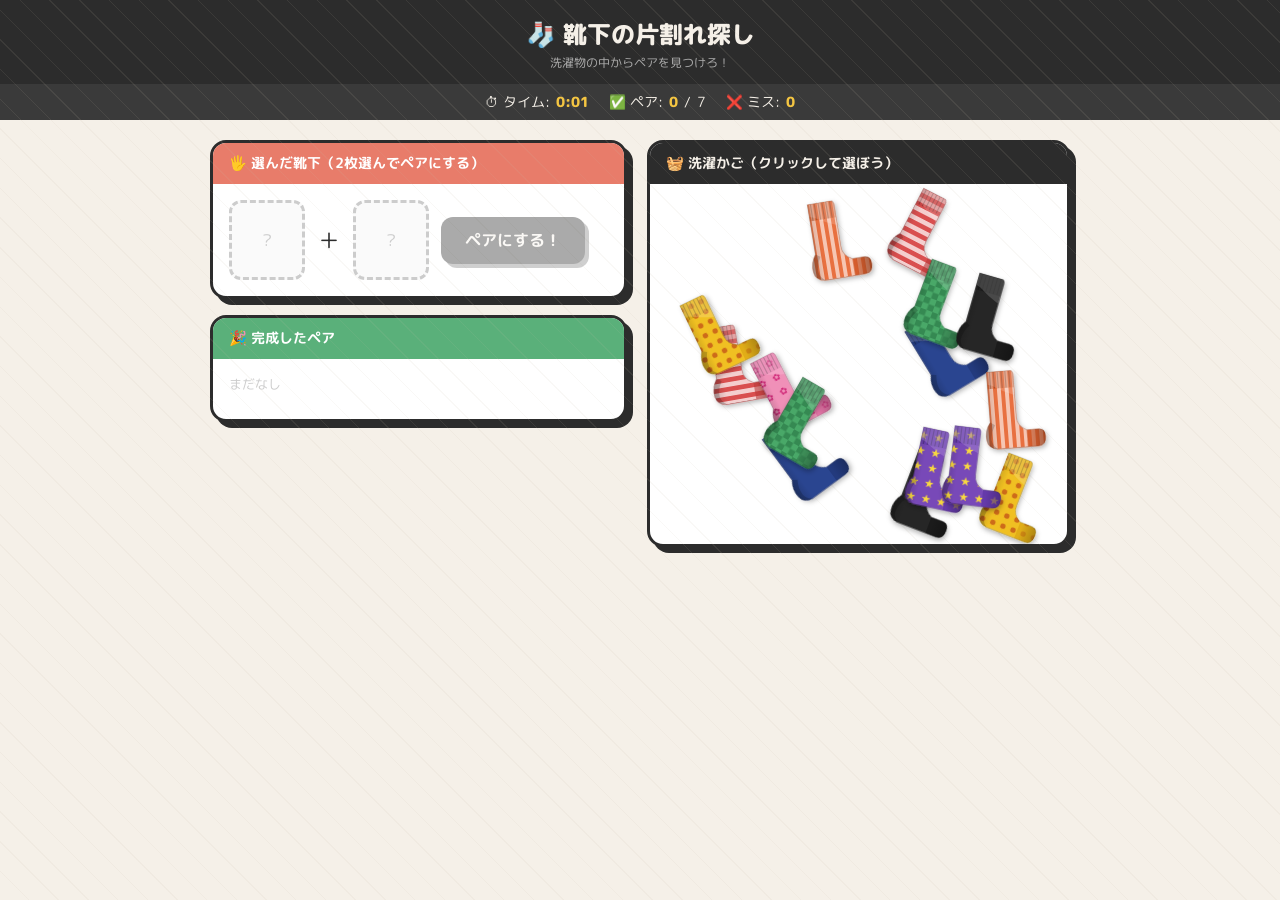
==== commit 41cc45d6: "リアルなデザインへver001" ====
--- a/steam_game001/kutsushita_game.html
+++ b/steam_game001/kutsushita_game.html
@@ -6,492 +6,724 @@
 <title>靴下の片割れ探し</title>
 <style>
   @import url('https://fonts.googleapis.com/css2?family=M+PLUS+Rounded+1c:wght@400;700;800&display=swap');
-  :root {
-    --bg: #1a1a2e; --card: #16213e; --accent: #e94560;
-    --green: #0f9b58; --yellow: #f5a623; --text: #eaeaea;
-    --muted: #888; --border: #2a2a4a;
-  }
+
   * { box-sizing: border-box; margin: 0; padding: 0; }
-  body { font-family: 'M PLUS Rounded 1c', sans-serif; background: var(--bg); color: var(--text); min-height: 100vh; display: flex; flex-direction: column; align-items: center; overflow-x: hidden; }
-  header { width: 100%; background: linear-gradient(135deg, #0f0c29, #302b63, #24243e); text-align: center; padding: 18px 20px 14px; border-bottom: 2px solid var(--accent); position: relative; overflow: hidden; }
-  header::after { content: '🧦'; position: absolute; font-size: 5rem; opacity: 0.06; right: 20px; top: -10px; transform: rotate(20deg); }
-  header h1 { font-size: 1.6rem; font-weight: 800; color: #fff; }
-  header .subtitle { font-size: 0.75rem; color: var(--muted); margin-top: 3px; }
-  .timer-wrap { width: 100%; background: #0d0d1a; padding: 10px 20px; display: flex; align-items: center; gap: 12px; }
-  .timer-label { font-size: 0.8rem; color: var(--muted); white-space: nowrap; }
-  .timer-bar-bg { flex: 1; height: 14px; background: #2a2a4a; border-radius: 8px; overflow: hidden; }
-  .timer-bar { height: 100%; background: linear-gradient(90deg, var(--green), var(--yellow)); border-radius: 8px; transition: width 0.5s linear, background 0.5s; }
-  .timer-bar.danger { background: linear-gradient(90deg, var(--accent), #ff6b6b); animation: pulse 0.5s infinite alternate; }
-  @keyframes pulse { from { opacity:1; } to { opacity:0.6; } }
-  .timer-num { font-size: 1.1rem; font-weight: 800; color: var(--yellow); min-width: 36px; text-align: right; }
-  .timer-num.danger { color: var(--accent); }
-  .stats-bar { display: flex; gap: 16px; justify-content: center; background: #0d0d1a; width: 100%; padding: 8px 20px; font-size: 0.82rem; border-bottom: 1px solid var(--border); }
-  .stat { display: flex; align-items: center; gap: 6px; color: var(--muted); }
-  .stat-val { font-weight: 800; color: var(--yellow); }
-
-  /* ===== メインレイアウト ===== */
-  .main { display: flex; gap: 16px; padding: 16px; width: 100%; max-width: 1000px; flex-wrap: wrap; }
-  .panel { background: var(--card); border-radius: 16px; border: 1px solid var(--border); overflow: hidden; box-shadow: 0 8px 32px rgba(0,0,0,0.4); }
-  .panel-header { padding: 10px 16px; font-size: 0.85rem; font-weight: 700; }
-  .ph-red { background: linear-gradient(135deg, #c0392b, #e74c3c); }
-  .ph-blue { background: linear-gradient(135deg, #1a1a4e, #2c3e7a); }
-  .ph-green { background: linear-gradient(135deg, #0a6e3f, #1a9e5a); }
-
-  /* ===== 散らばりエリア ===== */
-  .floor-area { flex: 2; min-width: 320px; }
-  .floor {
-    position: relative;
-    min-height: 340px;
-    padding: 12px;
-    background: repeating-linear-gradient(45deg, #0d0d1a, #0d0d1a 10px, #111125 10px, #111125 20px);
-  }
-
-  /* ===== ドラッグ靴下 ===== */
-  .sock-draggable {
-    position: absolute;
-    width: 72px;
-    height: 72px;
-    border-radius: 14px;
-    border: 2px solid var(--border);
+
+  body {
+    font-family: 'M PLUS Rounded 1c', sans-serif;
+    background: #f5f0e8;
+    min-height: 100vh;
     display: flex;
     flex-direction: column;
     align-items: center;
+  }
+
+  body::before {
+    content: '';
+    position: fixed;
+    inset: 0;
+    background-image: repeating-linear-gradient(45deg, transparent, transparent 20px, rgba(200,190,170,0.1) 20px, rgba(200,190,170,0.1) 21px);
+    pointer-events: none;
+  }
+
+  header {
+    width: 100%;
+    background: #2c2c2c;
+    color: #f5f0e8;
+    text-align: center;
+    padding: 16px 20px 12px;
+  }
+
+  header h1 { font-size: 1.5rem; font-weight: 800; }
+  header .subtitle { font-size: 0.75rem; color: #aaa; margin-top: 2px; }
+
+  .stats-bar {
+    display: flex;
+    gap: 20px;
     justify-content: center;
-    cursor: grab;
-    background: #0d0d1a;
-    user-select: none;
-    transition: box-shadow 0.15s, border-color 0.15s;
-    z-index: 1;
-  }
-  .sock-draggable:hover { border-color: #4a4a8a; box-shadow: 0 8px 24px rgba(0,0,0,0.6); z-index: 10; }
-  .sock-draggable.dragging { cursor: grabbing; box-shadow: 0 16px 40px rgba(0,0,0,0.8); z-index: 1000; opacity: 0.92; transform: scale(1.08) rotate(3deg); border-color: var(--accent); }
-  .sock-draggable.bomb { border-color: #f39c12; animation: bombGlow 1s infinite alternate; }
-  .sock-draggable svg { width: 56%; height: 56%; pointer-events: none; }
-  .sock-name-small { font-size: 0.34rem; color: var(--muted); font-weight: 700; pointer-events: none; }
-  .bomb-icon { position: absolute; top: 2px; right: 3px; font-size: 0.8rem; pointer-events: none; }
-  @keyframes bombGlow { from { box-shadow: 0 0 6px rgba(243,156,18,0.3); } to { box-shadow: 0 0 18px rgba(243,156,18,0.9); } }
-
-  /* ===== ドロップゾーン ===== */
-  .drop-zone-wrap { flex: 1; min-width: 240px; display: flex; flex-direction: column; gap: 14px; }
-
-  .drop-slots { display: flex; gap: 10px; padding: 14px; align-items: center; flex-wrap: wrap; }
-  .drop-slot {
-    width: 80px; height: 80px;
-    border: 2px dashed #3a3a6a;
-    border-radius: 14px;
-    display: flex; align-items: center; justify-content: center;
-    background: #0d0d1a;
-    transition: all 0.2s;
+    background: #3a3a3a;
+    width: 100%;
+    padding: 8px 20px;
+    color: #f5f0e8;
+    font-size: 0.85rem;
+  }
+
+  .stat { display: flex; align-items: center; gap: 6px; }
+  .stat-val { font-weight: 800; color: #f4c542; }
+
+  .main {
+    display: flex;
+    gap: 20px;
+    padding: 20px;
+    width: 100%;
+    max-width: 900px;
+    flex-wrap: wrap;
+  }
+
+  .basket {
+    flex: 1;
+    min-width: 260px;
+    background: #fff;
+    border-radius: 16px;
+    border: 3px solid #2c2c2c;
+    box-shadow: 6px 6px 0 #2c2c2c;
+    overflow: hidden;
+  }
+
+  .basket-header {
+    background: #2c2c2c;
+    color: #f5f0e8;
+    padding: 10px 16px;
+    font-size: 0.9rem;
+    font-weight: 700;
+  }
+
+  .basket-grid {
+    position: relative;
+    width: 100%;
+    height: 360px;
+    overflow: hidden;
+  }
+
+  .workbench {
+    flex: 1;
+    min-width: 260px;
+    display: flex;
+    flex-direction: column;
+    gap: 16px;
+  }
+
+  .selected-area {
+    background: #fff;
+    border-radius: 16px;
+    border: 3px solid #2c2c2c;
+    box-shadow: 6px 6px 0 #2c2c2c;
+    overflow: visible;
+    min-height: 140px;
+  }
+
+  .selected-header {
+    background: #e87c6a;
+    color: white;
+    padding: 10px 16px;
+    font-size: 0.9rem;
+    font-weight: 700;
+    border-radius: 13px 13px 0 0;
+  }
+
+  .selected-slots {
+    display: flex;
+    gap: 12px;
+    padding: 16px;
+    align-items: center;
+    flex-wrap: wrap;
+  }
+
+  .slot {
+    width: 76px;
+    height: 80px;
+    border: 3px dashed #ccc;
+    border-radius: 12px;
+    display: flex;
+    align-items: center;
+    justify-content: center;
+    background: #fafafa;
+    transition: transform 0.15s, border-color 0.15s, background 0.15s, box-shadow 0.15s;
     position: relative;
     overflow: visible;
   }
-  .drop-slot.over { border-color: var(--yellow); background: rgba(245,166,35,0.1); transform: scale(1.05); }
-  .drop-slot.filled { border-style: solid; border-color: var(--accent); background: rgba(233,69,96,0.08); }
-  .drop-slot svg { width: 60%; height: 60%; pointer-events: none; }
-  .drop-slot .remove-btn {
-    position: absolute; top: -8px; right: -8px;
-    width: 20px; height: 20px;
-    background: var(--accent); color: white; border: none; border-radius: 50%;
-    font-size: 0.6rem; cursor: pointer; z-index: 5;
-    display: flex; align-items: center; justify-content: center;
+
+  .slot.drag-over {
+    border-style: solid;
+    border-color: #5ab07a;
+    background: #edfff4;
+    transform: scale(1.1);
+    box-shadow: 0 0 12px rgba(90,176,122,0.5);
+  }
+
+  .slot.filled {
+    border-style: solid;
+    border-color: #e87c6a;
+    background: #fff5f3;
+    cursor: pointer;
+  }
+
+  .slot .remove-btn {
+    position: absolute;
+    top: -8px;
+    right: -8px;
+    width: 20px;
+    height: 20px;
+    background: #2c2c2c;
+    color: white;
+    border: none;
+    border-radius: 50%;
+    font-size: 0.65rem;
+    cursor: pointer;
+    display: flex;
+    align-items: center;
+    justify-content: center;
+    z-index: 10;
   }
 
   .match-btn {
-    background: linear-gradient(135deg, var(--accent), #c0392b);
-    color: white; border: none; border-radius: 12px; padding: 11px 20px;
-    font-family: 'M PLUS Rounded 1c', sans-serif; font-size: 0.9rem; font-weight: 700;
-    cursor: pointer; transition: transform 0.1s, box-shadow 0.1s;
-    box-shadow: 0 4px 16px rgba(233,69,96,0.4);
-  }
-  .match-btn:hover { transform: translateY(-2px); box-shadow: 0 6px 20px rgba(233,69,96,0.6); }
-  .match-btn:active { transform: translateY(1px); }
-  .match-btn:disabled { opacity: 0.3; cursor: not-allowed; transform: none; box-shadow: none; }
-
-  .pairs-grid { display: flex; flex-wrap: wrap; gap: 8px; padding: 12px; min-height: 56px; }
-  .pair-chip { background: rgba(15,155,88,0.2); border: 1px solid var(--green); border-radius: 20px; padding: 4px 10px; font-size: 0.75rem; animation: popIn 0.3s ease; display: flex; align-items: center; gap: 4px; color: #a9dfbf; }
-  @keyframes popIn { 0%{transform:scale(0) rotate(-10deg);} 70%{transform:scale(1.15) rotate(2deg);} 100%{transform:scale(1) rotate(0);} }
-
-  .toast { position: fixed; top: 100px; left: 50%; transform: translateX(-50%) translateY(-16px); background: #1a1a2e; border: 1px solid var(--border); color: var(--text); padding: 10px 22px; border-radius: 40px; font-size: 0.9rem; font-weight: 700; opacity: 0; pointer-events: none; transition: opacity 0.2s, transform 0.2s; z-index: 2000; white-space: nowrap; box-shadow: 0 8px 32px rgba(0,0,0,0.5); }
+    background: #2c2c2c;
+    color: #f5f0e8;
+    border: none;
+    border-radius: 12px;
+    padding: 12px 24px;
+    font-family: 'M PLUS Rounded 1c', sans-serif;
+    font-size: 1rem;
+    font-weight: 700;
+    cursor: pointer;
+    transition: transform 0.1s, box-shadow 0.1s;
+    box-shadow: 4px 4px 0 #888;
+  }
+
+  .match-btn:hover { transform: translate(-2px,-2px); box-shadow: 6px 6px 0 #888; }
+  .match-btn:active { transform: translate(2px,2px); box-shadow: 2px 2px 0 #888; }
+  .match-btn:disabled { opacity: 0.4; cursor: not-allowed; transform: none; }
+
+  .sock-card {
+    position: absolute;
+    width: 62px;
+    height: 78px;
+    border: none;
+    background: transparent;
+    cursor: grab;
+    touch-action: none;
+    transform: rotate(var(--rot, 0deg));
+    transition: transform 0.15s, filter 0.15s;
+    user-select: none;
+    overflow: visible;
+  }
+
+  .sock-card:active { cursor: grabbing; }
+
+  .sock-card:hover {
+    transform: rotate(var(--rot, 0deg)) translate(-2px, -5px) scale(1.08);
+    filter: drop-shadow(4px 7px 6px rgba(0,0,0,0.35));
+    z-index: 100 !important;
+  }
+
+  .sock-card.selected {
+    transform: rotate(var(--rot, 0deg)) scale(0.88);
+    filter: drop-shadow(0 0 10px rgba(232,124,106,1)) drop-shadow(0 0 5px rgba(232,124,106,0.7));
+    z-index: 50 !important;
+  }
+
+  .pairs-tray {
+    background: #fff;
+    border-radius: 16px;
+    border: 3px solid #2c2c2c;
+    box-shadow: 6px 6px 0 #2c2c2c;
+    overflow: hidden;
+  }
+
+  .pairs-header {
+    background: #5ab07a;
+    color: white;
+    padding: 10px 16px;
+    font-size: 0.9rem;
+    font-weight: 700;
+  }
+
+  .pairs-grid {
+    display: flex;
+    flex-wrap: wrap;
+    gap: 8px;
+    padding: 12px;
+    min-height: 60px;
+  }
+
+  .pair-chip {
+    display: flex;
+    gap: 2px;
+    align-items: center;
+    background: #e8f7ee;
+    border: 2px solid #5ab07a;
+    border-radius: 20px;
+    padding: 4px 10px;
+    animation: popIn 0.3s ease;
+  }
+
+  .pair-chip .chip-sock {
+    width: 20px;
+    height: 26px;
+  }
+
+  @keyframes popIn {
+    0% { transform: scale(0); }
+    70% { transform: scale(1.2); }
+    100% { transform: scale(1); }
+  }
+
+  .toast {
+    position: fixed;
+    top: 80px;
+    left: 50%;
+    transform: translateX(-50%) translateY(-20px);
+    background: #2c2c2c;
+    color: white;
+    padding: 10px 20px;
+    border-radius: 40px;
+    font-size: 0.9rem;
+    font-weight: 700;
+    opacity: 0;
+    pointer-events: none;
+    transition: opacity 0.2s, transform 0.2s;
+    z-index: 100;
+    white-space: nowrap;
+  }
+
   .toast.show { opacity: 1; transform: translateX(-50%) translateY(0); }
 
-  .overlay { display: none; position: fixed; inset: 0; background: rgba(0,0,0,0.75); z-index: 3000; align-items: center; justify-content: center; backdrop-filter: blur(4px); }
+  .overlay {
+    display: none;
+    position: fixed;
+    inset: 0;
+    background: rgba(0,0,0,0.5);
+    z-index: 200;
+    align-items: center;
+    justify-content: center;
+  }
+
   .overlay.show { display: flex; }
-  .result-box { background: var(--card); border: 2px solid var(--border); border-radius: 24px; box-shadow: 0 24px 64px rgba(0,0,0,0.7); padding: 36px 44px; text-align: center; max-width: 380px; width: 90%; }
-  .result-box h2 { font-size: 2.2rem; font-weight: 800; margin-bottom: 8px; }
-  .result-box .result-sub { color: var(--muted); margin-bottom: 16px; font-size: 0.88rem; line-height: 1.8; }
-  .result-btn { background: linear-gradient(135deg, var(--accent), #c0392b); color: white; border: none; border-radius: 12px; padding: 13px 32px; font-family: 'M PLUS Rounded 1c', sans-serif; font-size: 1rem; font-weight: 700; cursor: pointer; box-shadow: 0 4px 16px rgba(233,69,96,0.4); margin-top: 8px; }
-  .lonely-badge { background: rgba(245,166,35,0.15); border: 1px solid var(--yellow); border-radius: 10px; padding: 8px 14px; font-size: 0.78rem; color: var(--yellow); margin-top: 10px; line-height: 1.5; }
-  @keyframes shake { 0%,100%{transform:translateX(0);} 20%{transform:translateX(-8px);} 40%{transform:translateX(8px);} 60%{transform:translateX(-6px);} 80%{transform:translateX(6px);} }
-  .shake { animation: shake 0.4s ease; }
-  .boom { position: fixed; font-size: 3rem; pointer-events: none; z-index: 999; animation: boomAnim 0.6s ease forwards; }
-  @keyframes boomAnim { 0%{transform:scale(0.5);opacity:1;} 50%{transform:scale(2);opacity:1;} 100%{transform:scale(3);opacity:0;} }
+
+  .result-box {
+    background: #fff;
+    border: 4px solid #2c2c2c;
+    border-radius: 24px;
+    box-shadow: 8px 8px 0 #2c2c2c;
+    padding: 32px 40px;
+    text-align: center;
+    max-width: 360px;
+  }
+
+  .result-box h2 { font-size: 2rem; font-weight: 800; margin-bottom: 8px; }
+  .result-box p { color: #666; margin-bottom: 12px; font-size: 0.9rem; }
+
+  .result-btn {
+    background: #e87c6a;
+    color: white;
+    border: none;
+    border-radius: 12px;
+    padding: 12px 28px;
+    font-family: 'M PLUS Rounded 1c', sans-serif;
+    font-size: 1rem;
+    font-weight: 700;
+    cursor: pointer;
+    box-shadow: 4px 4px 0 #c05a4a;
+    margin-top: 8px;
+  }
+
+  .lonely-badge {
+    background: #fff3cd;
+    border: 2px solid #f4c542;
+    border-radius: 8px;
+    padding: 8px 12px;
+    font-size: 0.8rem;
+    color: #7a6010;
+    margin-top: 8px;
+  }
 </style>
 </head>
 <body>
 
 <header>
   <h1>🧦 靴下の片割れ探し</h1>
-  <div class="subtitle">床に散らばった靴下をドラッグしてペアにしろ！💣爆弾注意</div>
+  <div class="subtitle">洗濯物の中からペアを見つけろ！</div>
 </header>
 
-<div class="timer-wrap">
-  <span class="timer-label">⏱ 残り時間</span>
-  <div class="timer-bar-bg"><div class="timer-bar" id="timer-bar" style="width:100%"></div></div>
-  <span class="timer-num" id="timer-num">60</span>
+<div class="stats-bar">
+  <div class="stat">⏱ タイム: <span class="stat-val" id="timer">0:00</span></div>
+  <div class="stat">✅ ペア: <span class="stat-val" id="pair-count">0</span> / <span id="total-pairs">0</span></div>
+  <div class="stat">❌ ミス: <span class="stat-val" id="miss-count">0</span></div>
 </div>
 
-<div class="stats-bar">
-  <div class="stat">✅ ペア: <span class="stat-val" id="pair-count">0</span>/<span id="total-pairs">0</span></div>
-  <div class="stat">❌ ミス: <span class="stat-val" id="miss-count">0</span></div>
-  <div class="stat">💣 爆発: <span class="stat-val" id="bomb-count">0</span></div>
-</div>
-
 <div class="main">
-
-  <!-- 床エリア：靴下が散らばっている -->
-  <div class="panel floor-area">
-    <div class="panel-header ph-blue">🏠 床（ドラッグして右のスロットへ！）</div>
-    <div class="floor" id="floor"></div>
-  </div>
-
-  <!-- 右：ドロップ + ペアトレイ -->
-  <div class="drop-zone-wrap">
-    <div class="panel">
-      <div class="panel-header ph-red">🎯 ここにドロップ（2枚揃えてペアに！）</div>
-      <div class="drop-slots">
-        <div class="drop-slot" id="slot-a" data-slot="0"></div>
-        <div style="font-size:1.3rem;color:#3a3a6a;">＋</div>
-        <div class="drop-slot" id="slot-b" data-slot="1"></div>
+  <div class="workbench">
+    <div class="selected-area">
+      <div class="selected-header">🖐 選んだ靴下（2枚選んでペアにする）</div>
+      <div class="selected-slots">
+        <div class="slot" id="slot-a"><span style="color:#ccc;font-size:1rem">?</span></div>
+        <div style="font-size:1.5rem; color:#2c2c2c;">＋</div>
+        <div class="slot" id="slot-b"><span style="color:#ccc;font-size:1rem">?</span></div>
         <button class="match-btn" id="match-btn" disabled onclick="tryMatch()">ペアにする！</button>
       </div>
     </div>
 
-    <div class="panel">
-      <div class="panel-header ph-green">🎉 完成したペア</div>
+    <div class="pairs-tray">
+      <div class="pairs-header">🎉 完成したペア</div>
       <div class="pairs-grid" id="pairs-grid">
-        <span style="color:#3a3a6a;font-size:0.78rem;padding:4px;">まだなし</span>
+        <span style="color:#ccc;font-size:0.8rem;padding:4px;">まだなし</span>
       </div>
     </div>
   </div>
 
+  <div class="basket">
+    <div class="basket-header">🧺 洗濯かご（クリックして選ぼう）</div>
+    <div class="basket-grid" id="basket-grid"></div>
+  </div>
 </div>
 
 <div class="toast" id="toast"></div>
+
 <div class="overlay" id="overlay">
   <div class="result-box">
-    <h2 id="result-title">🎊 完了！</h2>
-    <div class="result-sub" id="result-msg"></div>
+    <h2>🎊 完了！</h2>
+    <p id="result-msg"></p>
     <div class="lonely-badge" id="lonely-badge" style="display:none"></div>
     <button class="result-btn" onclick="startGame()">もう一回やる</button>
   </div>
 </div>
 
 <script>
-const DESIGNS = {
-  A:{base:'#e74c3c',cuff:'#c0392b',stroke:'#922b21',heel:'#c0392b',stripe1:'#fff',stripe2:'#ff8a80',dots:null,check:null,star:null,heart:null},
-  B:{base:'#2c3e7a',cuff:'#1a2a6e',stroke:'#0d1b4a',heel:'#1a2a6e',stripe1:null,stripe2:null,dots:null,check:'#5dade2',star:null,heart:null},
-  C:{base:'#f4d03f',cuff:'#d4ac0d',stroke:'#b7950b',heel:'#d4ac0d',stripe1:null,stripe2:null,dots:'#e74c3c',check:null,star:null,heart:null},
-  D:{base:'#27ae60',cuff:'#1e8449',stroke:'#196f3d',heel:'#1e8449',stripe1:'#fff',stripe2:'#a9dfbf',dots:null,check:null,star:null,heart:null},
-  E:{base:'#e67e22',cuff:'#ca6f1e',stroke:'#a04000',heel:'#ca6f1e',stripe1:'#fff',stripe2:'#fad7a0',dots:null,check:null,star:null,heart:null},
-  F:{base:'#8e44ad',cuff:'#76359a',stroke:'#5b2c6f',heel:'#76359a',stripe1:null,stripe2:null,dots:null,check:null,star:'#f4d03f',heart:null},
-  G:{base:'#2c3e50',cuff:'#1a252f',stroke:'#0d1117',heel:'#1a252f',stripe1:'#aab7b8',stripe2:null,dots:null,check:null,star:null,heart:null},
-  H:{base:'#ecf0f1',cuff:'#bdc3c7',stroke:'#95a5a6',heel:'#bdc3c7',stripe1:null,stripe2:null,dots:null,check:null,star:null,heart:'#e74c3c'},
-  X:{base:'#f8c8d4',cuff:'#f48fb1',stroke:'#e91e63',heel:'#f48fb1',stripe1:null,stripe2:null,dots:'#ff4081',check:null,star:null,heart:'#e91e63'},
-};
-
-function sockSVG(id) {
-  const d=DESIGNS[id]||DESIGNS['G'];
-  return `<svg viewBox="0 0 60 80" xmlns="http://www.w3.org/2000/svg">
-    <path d="M18,4 L42,4 L42,48 Q42,52 46,54 L54,60 Q58,64 56,70 Q54,76 48,77 L28,77 Q22,77 18,72 L12,64 Q8,58 12,52 L18,48 Z" fill="${d.base}" stroke="${d.stroke}" stroke-width="2"/>
-    <path d="M18,4 L42,4 L42,18 L18,18 Z" fill="${d.cuff}" opacity="0.9"/>
-    ${d.stripe1?`<line x1="18" y1="20" x2="42" y2="20" stroke="${d.stripe1}" stroke-width="3"/>`:''}
-    ${d.stripe2?`<line x1="18" y1="25" x2="42" y2="25" stroke="${d.stripe2}" stroke-width="3"/>`:''}
-    ${d.dots?`<circle cx="25" cy="30" r="2.5" fill="${d.dots}" opacity="0.8"/><circle cx="33" cy="35" r="2.5" fill="${d.dots}" opacity="0.8"/><circle cx="27" cy="42" r="2.5" fill="${d.dots}" opacity="0.8"/>`:''}
-    ${d.check?`<line x1="18" y1="30" x2="42" y2="30" stroke="${d.check}" stroke-width="2" opacity="0.5"/><line x1="18" y1="38" x2="42" y2="38" stroke="${d.check}" stroke-width="2" opacity="0.5"/><line x1="26" y1="18" x2="26" y2="50" stroke="${d.check}" stroke-width="2" opacity="0.5"/><line x1="34" y1="18" x2="34" y2="50" stroke="${d.check}" stroke-width="2" opacity="0.5"/>`:''}
-    ${d.star?`<text x="22" y="38" font-size="10" fill="${d.star}" opacity="0.9">★</text><text x="32" y="30" font-size="8" fill="${d.star}" opacity="0.7">★</text>`:''}
-    ${d.heart?`<text x="23" y="42" font-size="13" fill="${d.heart}" opacity="0.9">♥</text>`:''}
-    <path d="M18,48 Q12,52 12,58 L18,62 Z" fill="${d.heel}" opacity="0.7"/>
-    <path d="M20,72 Q28,78 38,76 Q45,74 48,68 L28,68 Z" fill="${d.heel}" opacity="0.7"/>
-  </svg>`;
-}
-
-const SOCK_TYPES=[
-  {id:'A',name:'赤ボーダー'},{id:'B',name:'紺チェック'},{id:'C',name:'黄色水玉'},
-  {id:'D',name:'緑ストライプ'},{id:'E',name:'オレンジ縞'},{id:'F',name:'紫星柄'},
-  {id:'G',name:'黒シンプル'},{id:'H',name:'白ハート'},
+// ─── Sock definitions ─────────────────────────────────────────────────────
+const SOCK_TYPES = [
+  { id:'A', name:'赤ボーダー',   base:'#d94f4f', cuff:'#b83a3a', toe:'#b83a3a', pat:'hstripes', patCol:'#ffffff' },
+  { id:'B', name:'紺無地',       base:'#2b4590', cuff:'#1e3270', toe:'#1e3270', pat:'solid',    patCol:null },
+  { id:'C', name:'黄色水玉',     base:'#f0c020', cuff:'#d8a010', toe:'#d8a010', pat:'dots',     patCol:'#c86018' },
+  { id:'D', name:'緑チェック',   base:'#48a868', cuff:'#357a4c', toe:'#357a4c', pat:'check',    patCol:'#1a5c34' },
+  { id:'E', name:'オレンジ縞',   base:'#e87040', cuff:'#c85020', toe:'#c85020', pat:'vstripes', patCol:'#ffffff' },
+  { id:'F', name:'紫星柄',       base:'#7848b8', cuff:'#5830a0', toe:'#5830a0', pat:'stars',    patCol:'#f8d840' },
+  { id:'G', name:'黒シンプル',   base:'#282828', cuff:'#141414', toe:'#141414', pat:'solid',    patCol:null },
+  { id:'H', name:'白スポーツ',   base:'#ececec', cuff:'#d0d0d0', toe:'#d0d0d0', pat:'sport',    patCol:'#2b4590' },
 ];
-const LONELY={id:'X',name:'謎の花柄',lonely:true};
-const MAX_TIME=60;
-
-let socks=[],slotData=[null,null],pairs=0,totalPairs=0,misses=0,bombs=0;
-let timeLeft=MAX_TIME,timerInterval=null;
-let dragUid=null,dragEl=null,dragOffX=0,dragOffY=0;
-
-function startGame(){
+const LONELY = { id:'X', name:'謎の花柄', lonely:true, base:'#f090b8', cuff:'#d86098', toe:'#d86098', pat:'flowers', patCol:'#d02878' };
+
+// ─── SVG sock shape paths (viewBox 0 0 80 100, side-profile, toe→right) ──
+const BODY_PATH = 'M8,0 L38,0 Q42,0 42,5 L42,60 Q42,72 54,78 L70,78 Q78,78 78,88 Q78,100 68,100 L15,100 Q3,98 2,88 Q0,76 8,65 Z';
+const CUFF_PATH = 'M8,0 L38,0 Q42,0 42,5 L42,22 L8,22 Z';
+const TOE_PATH  = 'M62,78 L70,78 Q78,78 78,88 Q78,100 68,100 L54,100 L54,78 Z';
+const HEEL_PATH = 'M2,88 Q0,76 8,65 L14,69 Q8,78 8,88 Q9,96 16,100 L8,100 Q3,98 2,88 Z';
+
+function createSockSVG(t, sfx) {
+  // cuff ribbing vertical lines
+  const ribs = [];
+  for (let x = 12; x < 41; x += 5)
+    ribs.push(`<line x1="${x}" y1="1" x2="${x}" y2="21" stroke="rgba(0,0,0,0.22)" stroke-width="1.5" stroke-linecap="round"/>`);
+
+  // pattern definition
+  let pDef = '', pFill = '';
+  switch (t.pat) {
+    case 'hstripes':
+      pDef  = `<pattern id="p${sfx}" x="0" y="0" width="80" height="12" patternUnits="userSpaceOnUse"><rect width="80" height="6" fill="${t.patCol}" opacity="0.72"/></pattern>`;
+      pFill = `url(#p${sfx})`; break;
+    case 'vstripes':
+      pDef  = `<pattern id="p${sfx}" x="0" y="0" width="10" height="100" patternUnits="userSpaceOnUse"><rect width="5" height="100" fill="${t.patCol}" opacity="0.60"/></pattern>`;
+      pFill = `url(#p${sfx})`; break;
+    case 'dots':
+      pDef  = `<pattern id="p${sfx}" x="0" y="0" width="14" height="14" patternUnits="userSpaceOnUse"><circle cx="7" cy="7" r="3.5" fill="${t.patCol}" opacity="0.88"/></pattern>`;
+      pFill = `url(#p${sfx})`; break;
+    case 'check':
+      pDef  = `<pattern id="p${sfx}" x="0" y="0" width="16" height="16" patternUnits="userSpaceOnUse"><rect width="8" height="8" fill="${t.patCol}" opacity="0.42"/><rect x="8" y="8" width="8" height="8" fill="${t.patCol}" opacity="0.42"/></pattern>`;
+      pFill = `url(#p${sfx})`; break;
+    case 'stars':
+      pDef  = `<pattern id="p${sfx}" x="0" y="0" width="20" height="20" patternUnits="userSpaceOnUse"><text x="10" y="15" text-anchor="middle" font-size="13" fill="${t.patCol}">&#x2605;</text></pattern>`;
+      pFill = `url(#p${sfx})`; break;
+    case 'flowers':
+      pDef  = `<pattern id="p${sfx}" x="0" y="0" width="20" height="20" patternUnits="userSpaceOnUse"><text x="10" y="15" text-anchor="middle" font-size="12" fill="${t.patCol}">&#x273F;</text></pattern>`;
+      pFill = `url(#p${sfx})`; break;
+  }
+
+  // sport sock: two colored cuff stripes instead of a body pattern
+  const sport = t.pat === 'sport' ? `
+    <rect x="8" y="5" width="34" height="4" fill="${t.patCol}" opacity="0.85" clip-path="url(#c${sfx})"/>
+    <rect x="8" y="12" width="34" height="4" fill="${t.patCol}" opacity="0.85" clip-path="url(#c${sfx})"/>` : '';
+
+  return `<svg viewBox="0 0 80 100" xmlns="http://www.w3.org/2000/svg" style="width:100%;height:100%;display:block;overflow:visible">
+  <defs>
+    <clipPath id="c${sfx}"><path d="${BODY_PATH}"/></clipPath>
+    ${pDef}
+    <linearGradient id="g${sfx}" x1="0" y1="0" x2="1" y2="0">
+      <stop offset="0%"   stop-color="rgba(0,0,0,0.20)"/>
+      <stop offset="22%"  stop-color="rgba(0,0,0,0)"/>
+      <stop offset="72%"  stop-color="rgba(0,0,0,0)"/>
+      <stop offset="100%" stop-color="rgba(0,0,0,0.25)"/>
+    </linearGradient>
+    <filter id="f${sfx}" x="-15%" y="-10%" width="140%" height="130%">
+      <feDropShadow dx="2" dy="3" stdDeviation="3.5" flood-color="rgba(0,0,0,0.30)"/>
+    </filter>
+  </defs>
+
+  <!-- base shape with shadow -->
+  <path d="${BODY_PATH}" fill="${t.base}" filter="url(#f${sfx})"/>
+
+  <!-- body pattern -->
+  ${pFill ? `<rect width="80" height="100" fill="${pFill}" clip-path="url(#c${sfx})"/>` : ''}
+  ${sport}
+
+  <!-- toe reinforcement -->
+  <path d="${TOE_PATH}"  fill="${t.toe}"  opacity="0.58" clip-path="url(#c${sfx})"/>
+
+  <!-- heel reinforcement -->
+  <path d="${HEEL_PATH}" fill="rgba(0,0,0,0.18)" clip-path="url(#c${sfx})"/>
+
+  <!-- cuff darker band -->
+  <path d="${CUFF_PATH}" fill="${t.cuff}" opacity="0.40" clip-path="url(#c${sfx})"/>
+
+  <!-- cuff ribbing -->
+  <g clip-path="url(#c${sfx})">${ribs.join('')}</g>
+
+  <!-- side shading for 3-D cylinder look -->
+  <rect width="80" height="100" fill="url(#g${sfx})" clip-path="url(#c${sfx})"/>
+
+  <!-- fabric highlight top-left -->
+  <path d="M8,0 L38,0 Q42,0 42,5 L42,32 Q26,26 14,18 L8,16 Z"
+        fill="rgba(255,255,255,0.16)" clip-path="url(#c${sfx})"/>
+
+  <!-- subtle outline -->
+  <path d="${BODY_PATH}" fill="none" stroke="rgba(0,0,0,0.13)" stroke-width="1.5"/>
+</svg>`;
+}
+// ──────────────────────────────────────────────────────────────────────────
+
+let socks = [], selected = [null, null], pairs = 0, totalPairs = 0, misses = 0;
+let timerInterval = null, seconds = 0;
+let drag = null;
+
+function startGame() {
   clearInterval(timerInterval);
-  timeLeft=MAX_TIME;pairs=0;misses=0;bombs=0;slotData=[null,null];
+  seconds = 0; pairs = 0; misses = 0; selected = [null, null];
   document.getElementById('overlay').classList.remove('show');
-  updateStats();updateTimerUI();
-
-  const pairTypes=SOCK_TYPES.slice(0,7);
-  totalPairs=pairTypes.length;
-  socks=[];
-  let id=0;
-  pairTypes.forEach(t=>{
-    socks.push({uid:id++,type:t,paired:false,bomb:false,x:0,y:0});
-    socks.push({uid:id++,type:t,paired:false,bomb:false,x:0,y:0});
+  updateStats();
+
+  const pairTypes = SOCK_TYPES.slice(0, 7);
+  totalPairs = pairTypes.length;
+  socks = [];
+  let id = 0;
+  pairTypes.forEach(t => {
+    socks.push({ uid: id++, type: t, paired: false, selected: false });
+    socks.push({ uid: id++, type: t, paired: false, selected: false });
   });
-  socks.push({uid:id++,type:LONELY,paired:false,bomb:false,lonely:true,x:0,y:0});
-  socks.sort(()=>Math.random()-0.5);
-
-  // 爆弾3枚
-  let nonL=socks.filter(s=>!s.lonely);
-  for(let i=0;i<3;i++){
-    let idx=Math.floor(Math.random()*nonL.length);
-    nonL[idx].bomb=true;nonL.splice(idx,1);
-  }
-
-  document.getElementById('total-pairs').textContent=totalPairs;
-  document.getElementById('pairs-grid').innerHTML='<span style="color:#3a3a6a;font-size:0.78rem;padding:4px;">まだなし</span>';
-  clearSlot(0);clearSlot(1);
-  renderFloor();
-
-  timerInterval=setInterval(()=>{
-    timeLeft--;updateTimerUI();
-    if(timeLeft<=0){clearInterval(timerInterval);showResult(false);}
-  },1000);
-}
-
-function renderFloor(){
-  const floor=document.getElementById('floor');
-  floor.innerHTML='';
-  const W=floor.clientWidth||400, H=floor.clientHeight||340;
-  const CARD=72, PAD=10;
-
-  socks.filter(s=>!s.paired).forEach((sock,i)=>{
-    // 初回のみランダム配置
-    if(!sock.x&&!sock.y){
-      sock.x=PAD+Math.random()*(W-CARD-PAD*2);
-      sock.y=PAD+Math.random()*(H-CARD-PAD*2);
-      sock.rot=(Math.random()-0.5)*30;
-    }
-    const el=document.createElement('div');
-    el.className='sock-draggable'+(sock.bomb?' bomb':'');
-    el.style.left=sock.x+'px';
-    el.style.top=sock.y+'px';
-    el.style.transform=`rotate(${sock.rot}deg)`;
-    el.dataset.uid=sock.uid;
-    el.innerHTML=sockSVG(sock.type.id)+`<span class="sock-name-small">${sock.type.name}</span>`;
-    if(sock.bomb)el.innerHTML+='<span class="bomb-icon">💣</span>';
-
-    // マウスドラッグ
-    el.addEventListener('mousedown',e=>{e.preventDefault();startDrag(e.clientX,e.clientY,sock.uid,el);});
-    // タッチドラッグ
-    el.addEventListener('touchstart',e=>{e.preventDefault();const t=e.touches[0];startDrag(t.clientX,t.clientY,sock.uid,el);},{passive:false});
-
-    floor.appendChild(el);
+  socks.push({ uid: id++, type: LONELY, paired: false, selected: false, lonely: true });
+  socks.sort(() => Math.random() - 0.5);
+
+  // assign random scatter positions for the laundry pile
+  const grid = document.getElementById('basket-grid');
+  const W = (grid.offsetWidth || 260) - 14;
+  const H = 360, SW = 62, SH = 78;
+  socks.forEach((sock, i) => {
+    sock.px  = 6 + Math.random() * Math.max(0, W - SW - 6);
+    sock.py  = 6 + Math.random() * Math.max(0, H - SH - 6);
+    sock.rot = (Math.random() - 0.5) * 90;
+    sock.zi  = i + 1;
   });
-}
-
-function startDrag(cx,cy,uid,el){
-  dragUid=uid;dragEl=el;
-  const rect=el.getBoundingClientRect();
-  dragOffX=cx-rect.left;dragOffY=cy-rect.top;
-  el.classList.add('dragging');
-  el.style.zIndex=1000;
-}
-
-document.addEventListener('mousemove',e=>onDragMove(e.clientX,e.clientY));
-document.addEventListener('touchmove',e=>{if(dragEl){e.preventDefault();const t=e.touches[0];onDragMove(t.clientX,t.clientY);}},{passive:false});
-
-function onDragMove(cx,cy){
-  if(!dragEl)return;
-  const floor=document.getElementById('floor');
-  const fRect=floor.getBoundingClientRect();
-  let nx=cx-fRect.left-dragOffX;
-  let ny=cy-fRect.top-dragOffY;
-  dragEl.style.left=nx+'px';
-  dragEl.style.top=ny+'px';
-
-  // スロットのハイライト
-  ['slot-a','slot-b'].forEach(sid=>{
-    const s=document.getElementById(sid);
-    const sr=s.getBoundingClientRect();
-    if(cx>=sr.left&&cx<=sr.right&&cy>=sr.top&&cy<=sr.bottom){
-      s.classList.add('over');
+
+  document.getElementById('total-pairs').textContent = totalPairs;
+  document.getElementById('pairs-grid').innerHTML = '<span style="color:#ccc;font-size:0.8rem;padding:4px;">まだなし</span>';
+  resetSlots();
+  renderBasket();
+
+  timerInterval = setInterval(() => {
+    seconds++;
+    const m = Math.floor(seconds / 60), s = seconds % 60;
+    document.getElementById('timer').textContent = `${m}:${s.toString().padStart(2,'0')}`;
+  }, 1000);
+}
+
+function renderBasket() {
+  const grid = document.getElementById('basket-grid');
+  grid.innerHTML = '';
+  socks.filter(s => !s.paired).forEach(sock => {
+    const card = document.createElement('div');
+    card.className = 'sock-card' + (sock.selected ? ' selected' : '');
+    card.style.left    = sock.px + 'px';
+    card.style.top     = sock.py + 'px';
+    card.style.zIndex  = sock.zi;
+    card.style.setProperty('--rot', sock.rot + 'deg');
+    card.innerHTML = createSockSVG(sock.type, `b${sock.uid}`);
+    card.addEventListener('pointerdown', e => onSockDown(e, sock.uid));
+    grid.appendChild(card);
+  });
+}
+
+// ─── Drag & drop ──────────────────────────────────────────────────────────
+function onSockDown(e, uid) {
+  const sock = socks.find(s => s.uid === uid);
+  if (!sock || sock.paired) return;
+  e.preventDefault();
+
+  const rect = e.currentTarget.getBoundingClientRect();
+  const ox = e.clientX - rect.left;
+  const oy = e.clientY - rect.top;
+
+  const ghost = document.createElement('div');
+  ghost.style.cssText = 'position:fixed;width:70px;height:88px;pointer-events:none;z-index:9999;opacity:0.92;';
+  ghost.style.filter    = 'drop-shadow(5px 8px 12px rgba(0,0,0,0.45))';
+  ghost.style.transform = `rotate(${sock.rot + 8}deg) scale(1.15)`;
+  ghost.innerHTML = createSockSVG(sock.type, `dg${uid}`);
+  document.body.appendChild(ghost);
+
+  drag = { uid, ghost, ox, oy, sx: e.clientX, sy: e.clientY };
+  positionGhost(e.clientX, e.clientY);
+
+  document.addEventListener('pointermove', onDragMove, { passive: false });
+  document.addEventListener('pointerup',     onDragEnd);
+  document.addEventListener('pointercancel', onDragEnd);
+}
+
+function positionGhost(cx, cy) {
+  drag.ghost.style.left = (cx - drag.ox) + 'px';
+  drag.ghost.style.top  = (cy - drag.oy) + 'px';
+}
+
+function onDragMove(e) {
+  if (!drag) return;
+  e.preventDefault();
+  positionGhost(e.clientX, e.clientY);
+  ['slot-a', 'slot-b'].forEach(id => {
+    const r = document.getElementById(id).getBoundingClientRect();
+    document.getElementById(id).classList.toggle('drag-over',
+      e.clientX >= r.left && e.clientX <= r.right &&
+      e.clientY >= r.top  && e.clientY <= r.bottom);
+  });
+}
+
+function onDragEnd(e) {
+  if (!drag) return;
+  drag.ghost.remove();
+  ['slot-a', 'slot-b'].forEach(id =>
+    document.getElementById(id).classList.remove('drag-over'));
+
+  const moved = Math.hypot(e.clientX - drag.sx, e.clientY - drag.sy);
+  const slot  = getSlotAt(e.clientX, e.clientY);
+
+  if (slot) {
+    dropOnSlot(drag.uid, slot);
+  } else if (moved < 10) {
+    selectSock(drag.uid);
+  }
+
+  drag = null;
+  document.removeEventListener('pointermove', onDragMove);
+  document.removeEventListener('pointerup',     onDragEnd);
+  document.removeEventListener('pointercancel', onDragEnd);
+}
+
+function getSlotAt(x, y) {
+  for (const id of ['slot-a', 'slot-b']) {
+    const r = document.getElementById(id).getBoundingClientRect();
+    if (x >= r.left && x <= r.right && y >= r.top && y <= r.bottom) return id;
+  }
+  return null;
+}
+
+function dropOnSlot(uid, slotId) {
+  const idx   = slotId === 'slot-a' ? 0 : 1;
+  const other = 1 - idx;
+  const sock  = socks.find(s => s.uid === uid);
+  if (!sock || uid === selected[other]) return;
+
+  if (selected[idx] !== null) {
+    const prev = socks.find(s => s.uid === selected[idx]);
+    if (prev) prev.selected = false;
+  }
+
+  sock.selected = true;
+  selected[idx] = uid;
+
+  renderBasket();
+  updateSlots();
+  document.getElementById('match-btn').disabled =
+    selected.filter(s => s !== null).length < 2;
+}
+// ──────────────────────────────────────────────────────────────────────────
+
+function selectSock(uid) {
+  const sock = socks.find(s => s.uid === uid);
+  if (!sock || sock.paired) return;
+
+  if (sock.selected) {
+    sock.selected = false;
+    if (selected[0] === uid) selected[0] = null;
+    else selected[1] = null;
+  } else {
+    if (selected[0] === null) { selected[0] = uid; sock.selected = true; }
+    else if (selected[1] === null && selected[0] !== uid) { selected[1] = uid; sock.selected = true; }
+  }
+
+  renderBasket();
+  updateSlots();
+  document.getElementById('match-btn').disabled = selected.filter(s => s !== null).length < 2;
+}
+
+function updateSlots() {
+  ['a','b'].forEach((slot, i) => {
+    const el = document.getElementById(`slot-${slot}`);
+    const uid = selected[i];
+    if (uid !== null) {
+      const sock = socks.find(s => s.uid === uid);
+      el.className = 'slot filled';
+      el.innerHTML = `<div style="width:54px;height:64px">${createSockSVG(sock.type, `sl${slot}${uid}`)}</div><button class="remove-btn" onclick="removeSock(${uid})">&#x2715;</button>`;
     } else {
-      s.classList.remove('over');
+      el.className = 'slot';
+      el.innerHTML = '<span style="color:#ccc;font-size:1rem">?</span>';
     }
   });
 }
 
-document.addEventListener('mouseup',e=>endDrag(e.clientX,e.clientY));
-document.addEventListener('touchend',e=>{
-  if(dragEl){
-    const t=e.changedTouches[0];
-    endDrag(t.clientX,t.clientY);
-  }
-});
-
-function endDrag(cx,cy){
-  if(!dragEl||dragUid===null)return;
-  dragEl.classList.remove('dragging');
-
-  // スロットにドロップされたか判定
-  let dropped=false;
-  ['slot-a','slot-b'].forEach((sid,i)=>{
-    const s=document.getElementById(sid);
-    s.classList.remove('over');
-    const sr=s.getBoundingClientRect();
-    if(cx>=sr.left&&cx<=sr.right&&cy>=sr.top&&cy<=sr.bottom){
-      // すでに同じUID入っていたらスキップ
-      if(slotData[0]===dragUid||slotData[1]===dragUid) { dropped=true; return; }
-      // スロットが空いているか
-      if(slotData[i]===null){
-        setSlot(i,dragUid);
-        dropped=true;
-      } else if(slotData[i]!==null){
-        // 入れ替え：前のやつを床に返す
-        const oldUid=slotData[i];
-        returnToFloor(oldUid);
-        setSlot(i,dragUid);
-        dropped=true;
-      }
-    }
-  });
-
-  // 床の位置を更新
-  const sock=socks.find(s=>s.uid===dragUid);
-  if(sock){
-    const floor=document.getElementById('floor');
-    const fRect=floor.getBoundingClientRect();
-    sock.x=parseFloat(dragEl.style.left);
-    sock.y=parseFloat(dragEl.style.top);
-  }
-
-  dragEl=null;dragUid=null;
-  document.getElementById('match-btn').disabled=(slotData[0]===null||slotData[1]===null);
-}
-
-function setSlot(i,uid){
-  slotData[i]=uid;
-  const sock=socks.find(s=>s.uid===uid);
-  const slotEl=document.getElementById(i===0?'slot-a':'slot-b');
-  slotEl.className='drop-slot filled';
-  slotEl.innerHTML=sockSVG(sock.type.id)+`<button class="remove-btn" onclick="removeFromSlot(${i})">✕</button>`;
-  // 床から消す（視覚的に）
-  const el=document.querySelector(`.sock-draggable[data-uid="${uid}"]`);
-  if(el)el.style.display='none';
-}
-
-function clearSlot(i){
-  slotData[i]=null;
-  const slotEl=document.getElementById(i===0?'slot-a':'slot-b');
-  slotEl.className='drop-slot';
-  slotEl.innerHTML='';
-}
-
-function removeFromSlot(i){
-  const uid=slotData[i];
-  if(uid===null)return;
-  clearSlot(i);
-  returnToFloor(uid);
-  document.getElementById('match-btn').disabled=true;
-}
-
-function returnToFloor(uid){
-  const el=document.querySelector(`.sock-draggable[data-uid="${uid}"]`);
-  if(el)el.style.display='flex';
-}
-
-function tryMatch(){
-  const[uid1,uid2]=slotData;
-  if(uid1===null||uid2===null)return;
-  const s1=socks.find(s=>s.uid===uid1),s2=socks.find(s=>s.uid===uid2);
-
-  if(s1.bomb||s2.bomb){
-    bombs++;misses++;
-    timeLeft=Math.max(0,timeLeft-10);
-    updateTimerUI();showBoom();
-    showToast('💣 爆発！ -10秒！！');
-    if(s1.bomb)s1.bomb=false; else s2.bomb=false;
+function removeSock(uid) {
+  const sock = socks.find(s => s.uid === uid);
+  if (sock) sock.selected = false;
+  if (selected[0] === uid) selected[0] = null;
+  else if (selected[1] === uid) selected[1] = null;
+  renderBasket(); updateSlots();
+  document.getElementById('match-btn').disabled = true;
+}
+
+function resetSlots() { selected = [null, null]; updateSlots(); document.getElementById('match-btn').disabled = true; }
+
+function tryMatch() {
+  const [uid1, uid2] = selected;
+  if (uid1 === null || uid2 === null) return;
+  const s1 = socks.find(s => s.uid === uid1), s2 = socks.find(s => s.uid === uid2);
+
+  if (s1.type.id === s2.type.id && !s1.lonely && !s2.lonely) {
+    s1.paired = s2.paired = true;
+    s1.selected = s2.selected = false;
+    pairs++;
+    const grid = document.getElementById('pairs-grid');
+    if (grid.querySelector('span[style]')) grid.innerHTML = '';
+    const chip = document.createElement('div');
+    chip.className = 'pair-chip';
+    const cid = Date.now();
+    chip.innerHTML = `<div class="chip-sock">${createSockSVG(s1.type, `cp${cid}a`)}</div><div class="chip-sock">${createSockSVG(s1.type, `cp${cid}b`)}</div>`;
+    grid.appendChild(chip);
+    showToast(`&#x2705; ${s1.type.name} のペア完成！`);
+    resetSlots(); renderBasket(); updateStats();
+    if (pairs >= totalPairs) setTimeout(showResult, 400);
+  } else {
+    misses++;
     updateStats();
-    clearSlot(0);clearSlot(1);
-    returnToFloor(uid1);returnToFloor(uid2);
-    renderFloor();
-    document.body.classList.add('shake');
-    setTimeout(()=>document.body.classList.remove('shake'),400);
-    document.getElementById('match-btn').disabled=true;
-    if(timeLeft<=0){clearInterval(timerInterval);setTimeout(()=>showResult(false),500);}
-    return;
-  }
-
-  if(s1.type.id===s2.type.id&&!s1.lonely&&!s2.lonely){
-    s1.paired=s2.paired=true;pairs++;
-    clearSlot(0);clearSlot(1);
-    // 床からも消す
-    [uid1,uid2].forEach(uid=>{
-      const el=document.querySelector(`.sock-draggable[data-uid="${uid}"]`);
-      if(el)el.remove();
-    });
-    const grid=document.getElementById('pairs-grid');
-    if(grid.querySelector('span[style]'))grid.innerHTML='';
-    const chip=document.createElement('div');
-    chip.className='pair-chip';
-    const mini=document.createElement('span');
-    mini.innerHTML=sockSVG(s1.type.id);
-    mini.querySelector('svg').style.cssText='width:18px;height:18px;';
-    chip.appendChild(mini);
-    chip.appendChild(Object.assign(document.createElement('span'),{textContent:s1.type.name}));
-    grid.appendChild(chip);
-    showToast('✅ '+s1.type.name+' ペア完成！');
-    updateStats();
-    document.getElementById('match-btn').disabled=true;
-    if(pairs>=totalPairs){clearInterval(timerInterval);setTimeout(()=>showResult(true),400);}
-  } else {
-    misses++;updateStats();
-    showToast('❌ 違う！片割れだ…');
-    clearSlot(0);clearSlot(1);
-    returnToFloor(uid1);returnToFloor(uid2);
-    document.getElementById('match-btn').disabled=true;
-  }
-}
-
-function updateTimerUI(){
-  const pct=(timeLeft/MAX_TIME)*100;
-  const bar=document.getElementById('timer-bar'),num=document.getElementById('timer-num');
-  bar.style.width=pct+'%';num.textContent=timeLeft;
-  if(timeLeft<=15){bar.classList.add('danger');num.classList.add('danger');}
-  else{bar.classList.remove('danger');num.classList.remove('danger');}
-}
-
-function updateStats(){
-  document.getElementById('pair-count').textContent=pairs;
-  document.getElementById('miss-count').textContent=misses;
-  document.getElementById('bomb-count').textContent=bombs;
-}
-
-function showToast(msg){
-  const t=document.getElementById('toast');
-  t.textContent=msg;t.classList.add('show');
-  setTimeout(()=>t.classList.remove('show'),1800);
-}
-
-function showBoom(){
-  const el=document.createElement('div');
-  el.className='boom';el.textContent='💥';
-  el.style.left=(Math.random()*60+20)+'%';
-  el.style.top=(Math.random()*40+20)+'%';
-  document.body.appendChild(el);
-  setTimeout(()=>el.remove(),600);
-}
-
-function showResult(cleared){
-  document.getElementById('result-title').textContent=cleared?'🎊 クリア！':'⏰ タイムアップ！';
-  document.getElementById('result-msg').innerHTML=`ペア: ${pairs}/${totalPairs}　ミス: ${misses}回　爆発: ${bombs}回<br>残り時間: ${timeLeft}秒`;
-  const badge=document.getElementById('lonely-badge');
-  badge.style.display='block';
-  badge.textContent='🌸「謎の花柄」の片割れは永遠に見つかりませんでした';
+    showToast('&#x274C; 違う！片割れだ…');
+    s1.selected = s2.selected = false;
+    selected = [null, null];
+    renderBasket(); resetSlots();
+  }
+}
+
+function updateStats() {
+  document.getElementById('pair-count').textContent = pairs;
+  document.getElementById('miss-count').textContent = misses;
+}
+
+function showToast(msg) {
+  const t = document.getElementById('toast');
+  t.innerHTML = msg;
+  t.classList.add('show');
+  setTimeout(() => t.classList.remove('show'), 1800);
+}
+
+function showResult() {
+  clearInterval(timerInterval);
+  const m = Math.floor(seconds / 60), s = seconds % 60;
+  document.getElementById('result-msg').textContent =
+    `${totalPairs}ペア完成！ タイム: ${m}:${s.toString().padStart(2,'0')}　ミス: ${misses}回`;
+  const badge = document.getElementById('lonely-badge');
+  badge.style.display = 'block';
+  badge.textContent = '🌸「謎の花柄」の片割れは永遠に見つかりませんでした';
   document.getElementById('overlay').classList.add('show');
 }
 
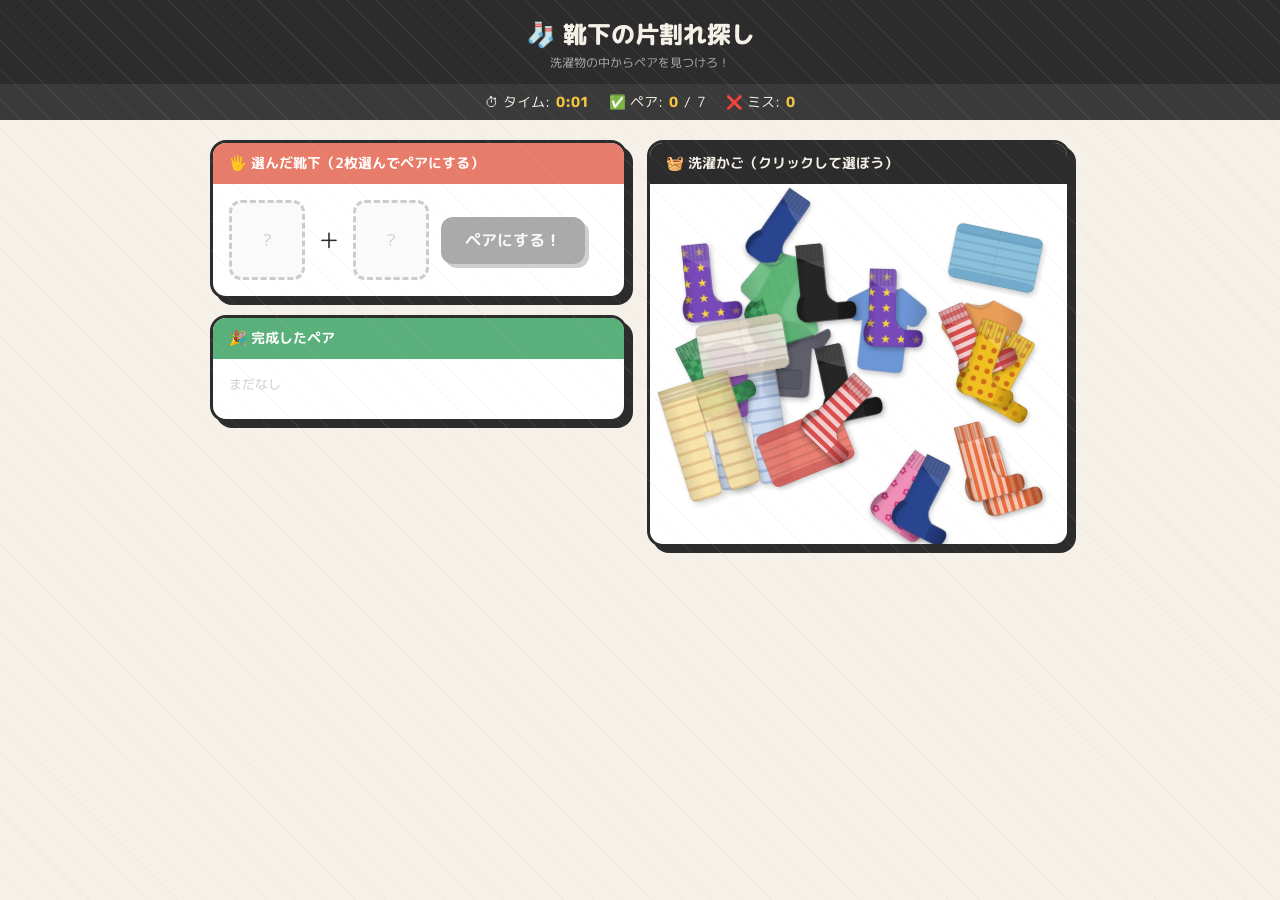
==== commit 510561e2: "他衣類の追加とファイル分割" ====
--- a/steam_game001/kutsushita_game.html
+++ b/steam_game001/kutsushita_game.html
@@ -210,6 +210,15 @@
     transform: rotate(var(--rot, 0deg)) scale(0.88);
     filter: drop-shadow(0 0 10px rgba(232,124,106,1)) drop-shadow(0 0 5px rgba(232,124,106,0.7));
     z-index: 50 !important;
+  }
+
+  .laundry-item {
+    position: absolute;
+    pointer-events: none;
+    user-select: none;
+    overflow: visible;
+    transform: rotate(var(--rot, 0deg));
+    opacity: 0.88;
   }
 
   .pairs-tray {
@@ -479,9 +488,128 @@
 }
 // ──────────────────────────────────────────────────────────────────────────
 
+// ─── Laundry obstacle items (immovable) ───────────────────────────────────
+const OBSTACLE_DEFS = [
+  { type:'towel',  color:'#f0ebe0', stripe:'#c8b8a0', w:95, h:62 },
+  { type:'towel',  color:'#7ab8d8', stripe:'#5090b8', w:95, h:62 },
+  { type:'towel',  color:'#e87060', stripe:'#c04040', w:95, h:62 },
+  { type:'shirt',  color:'#5888d0', w:90, h:100 },
+  { type:'shirt',  color:'#60b878', w:90, h:100 },
+  { type:'shirt',  color:'#e89040', w:90, h:100 },
+  { type:'hoodie', color:'#484858', w:90, h:105 },
+  { type:'hoodie', color:'#8040a0', w:90, h:105 },
+  { type:'pajama', color:'#c8d8f0', patCol:'#5070b0', w:82, h:118 },
+  { type:'pajama', color:'#f8e0a0', patCol:'#c08040', w:82, h:118 },
+];
+
+function createObstacleSVG(def, sfx) {
+  switch (def.type) {
+    case 'towel':  return _towelSVG(def, sfx);
+    case 'shirt':  return _shirtSVG(def, sfx);
+    case 'hoodie': return _hoodieSVG(def, sfx);
+    case 'pajama': return _pajamaSVG(def, sfx);
+    default: return '';
+  }
+}
+
+function _towelSVG(d, s) {
+  const lines = [];
+  for (let y = 11; y < 54; y += 9)
+    lines.push(`<line x1="4" y1="${y}" x2="96" y2="${y}" stroke="rgba(0,0,0,0.11)" stroke-width="2.5"/>`);
+  return `<svg viewBox="0 0 100 62" xmlns="http://www.w3.org/2000/svg" style="width:100%;height:100%;display:block;overflow:visible">
+  <defs>
+    <filter id="of${s}"><feDropShadow dx="2" dy="3" stdDeviation="3" flood-color="rgba(0,0,0,0.22)"/></filter>
+    <clipPath id="oc${s}"><rect x="4" y="2" width="92" height="58" rx="7"/></clipPath>
+  </defs>
+  <rect x="4" y="2" width="92" height="58" rx="7" fill="${d.color}" filter="url(#of${s})"/>
+  <g clip-path="url(#oc${s})">${lines.join('')}</g>
+  <rect x="4" y="2"  width="92" height="11" rx="7" fill="${d.stripe}" opacity="0.60" clip-path="url(#oc${s})"/>
+  <rect x="4" y="50" width="92" height="10" rx="7" fill="${d.stripe}" opacity="0.60" clip-path="url(#oc${s})"/>
+  <line x1="50" y1="2" x2="50" y2="60" stroke="rgba(0,0,0,0.08)" stroke-width="1.5" stroke-dasharray="5,4" clip-path="url(#oc${s})"/>
+  <rect x="4" y="2" width="92" height="58" rx="7" fill="none" stroke="rgba(0,0,0,0.10)" stroke-width="1.5"/>
+</svg>`;
+}
+
+function _shirtSVG(d, s) {
+  const P = 'M35,2 Q50,10 65,2 L90,18 Q95,20 95,27 L87,41 Q81,45 75,41 L75,90 Q75,96 68,96 L32,96 Q25,96 25,90 L25,41 Q19,45 13,41 L5,27 Q5,20 10,18 Z';
+  return `<svg viewBox="0 0 100 98" xmlns="http://www.w3.org/2000/svg" style="width:100%;height:100%;display:block;overflow:visible">
+  <defs>
+    <filter id="of${s}"><feDropShadow dx="2" dy="3" stdDeviation="3" flood-color="rgba(0,0,0,0.25)"/></filter>
+    <clipPath id="oc${s}"><path d="${P}"/></clipPath>
+    <linearGradient id="og${s}" x1="0" y1="0" x2="1" y2="0">
+      <stop offset="0%"   stop-color="rgba(0,0,0,0.16)"/>
+      <stop offset="28%"  stop-color="rgba(0,0,0,0)"/>
+      <stop offset="72%"  stop-color="rgba(0,0,0,0)"/>
+      <stop offset="100%" stop-color="rgba(0,0,0,0.18)"/>
+    </linearGradient>
+  </defs>
+  <path d="${P}" fill="${d.color}" filter="url(#of${s})"/>
+  <path d="M35,2 Q50,10 65,2 Q62,9 50,11 Q38,9 35,2 Z" fill="rgba(0,0,0,0.14)" clip-path="url(#oc${s})"/>
+  <rect width="100" height="98" fill="url(#og${s})" clip-path="url(#oc${s})"/>
+  <path d="M35,2 L65,2 Q62,7 50,9 Q38,7 35,2 Z" fill="rgba(255,255,255,0.18)" clip-path="url(#oc${s})"/>
+  <path d="${P}" fill="none" stroke="rgba(0,0,0,0.11)" stroke-width="1.5"/>
+</svg>`;
+}
+
+function _hoodieSVG(d, s) {
+  const BODY = 'M22,28 L78,28 L92,20 Q96,20 96,28 L88,42 Q82,46 76,42 L76,92 Q76,98 68,98 L32,98 Q24,98 24,92 L24,42 Q18,46 12,42 L4,28 Q4,20 8,20 Z';
+  const HOOD = 'M22,28 Q50,0 78,28 Q68,35 50,36 Q32,35 22,28 Z';
+  const PCKT = 'M36,68 L64,68 Q67,68 67,72 L67,86 Q67,89 64,89 L36,89 Q33,89 33,86 L33,72 Q33,68 36,68 Z';
+  return `<svg viewBox="0 0 100 100" xmlns="http://www.w3.org/2000/svg" style="width:100%;height:100%;display:block;overflow:visible">
+  <defs>
+    <filter id="of${s}"><feDropShadow dx="2" dy="3" stdDeviation="3" flood-color="rgba(0,0,0,0.25)"/></filter>
+    <clipPath id="oc${s}"><path d="${BODY}"/></clipPath>
+    <linearGradient id="og${s}" x1="0" y1="0" x2="1" y2="0">
+      <stop offset="0%"   stop-color="rgba(0,0,0,0.18)"/>
+      <stop offset="28%"  stop-color="rgba(0,0,0,0)"/>
+      <stop offset="72%"  stop-color="rgba(0,0,0,0)"/>
+      <stop offset="100%" stop-color="rgba(0,0,0,0.20)"/>
+    </linearGradient>
+  </defs>
+  <path d="${HOOD}" fill="${d.color}" opacity="0.80"/>
+  <path d="${HOOD}" fill="rgba(0,0,0,0.18)"/>
+  <path d="${BODY}" fill="${d.color}" filter="url(#of${s})"/>
+  <rect width="100" height="100" fill="url(#og${s})" clip-path="url(#oc${s})"/>
+  <path d="${PCKT}" fill="rgba(0,0,0,0.12)" clip-path="url(#oc${s})"/>
+  <path d="${PCKT}" fill="none" stroke="rgba(0,0,0,0.18)" stroke-width="1.5" clip-path="url(#oc${s})"/>
+  <line x1="50" y1="28" x2="50" y2="68" stroke="rgba(0,0,0,0.18)" stroke-width="1.5" clip-path="url(#oc${s})"/>
+  <path d="${BODY}" fill="none" stroke="rgba(0,0,0,0.12)" stroke-width="1.5"/>
+</svg>`;
+}
+
+function _pajamaSVG(d, s) {
+  const PANTS = 'M4,0 L76,0 L76,108 Q76,115 68,115 L50,115 Q44,115 44,108 L44,52 L36,52 L36,108 Q36,115 30,115 L12,115 Q4,115 4,108 Z';
+  const WAIST = 'M4,0 L76,0 L76,14 L4,14 Z';
+  const lines = [];
+  for (let y = 18; y < 115; y += 12)
+    lines.push(`<line x1="4" y1="${y}" x2="76" y2="${y}" stroke="${d.patCol}" stroke-width="3" opacity="0.32"/>`);
+  return `<svg viewBox="0 0 80 117" xmlns="http://www.w3.org/2000/svg" style="width:100%;height:100%;display:block;overflow:visible">
+  <defs>
+    <filter id="of${s}"><feDropShadow dx="2" dy="3" stdDeviation="3" flood-color="rgba(0,0,0,0.22)"/></filter>
+    <clipPath id="oc${s}"><path d="${PANTS}"/></clipPath>
+    <linearGradient id="og${s}" x1="0" y1="0" x2="1" y2="0">
+      <stop offset="0%"   stop-color="rgba(0,0,0,0.14)"/>
+      <stop offset="25%"  stop-color="rgba(0,0,0,0)"/>
+      <stop offset="75%"  stop-color="rgba(0,0,0,0)"/>
+      <stop offset="100%" stop-color="rgba(0,0,0,0.16)"/>
+    </linearGradient>
+  </defs>
+  <path d="${PANTS}" fill="${d.color}" filter="url(#of${s})"/>
+  <g clip-path="url(#oc${s})">${lines.join('')}</g>
+  <path d="${WAIST}" fill="rgba(0,0,0,0.15)" clip-path="url(#oc${s})"/>
+  <line x1="4"  y1="5" x2="76" y2="5" stroke="rgba(255,255,255,0.40)" stroke-width="1.5" clip-path="url(#oc${s})"/>
+  <line x1="4"  y1="9" x2="76" y2="9" stroke="rgba(255,255,255,0.40)" stroke-width="1.5" clip-path="url(#oc${s})"/>
+  <line x1="40" y1="14" x2="40" y2="52" stroke="rgba(0,0,0,0.20)" stroke-width="1.5" clip-path="url(#oc${s})"/>
+  <rect width="80" height="117" fill="url(#og${s})" clip-path="url(#oc${s})"/>
+  <path d="${PANTS}" fill="none" stroke="rgba(0,0,0,0.11)" stroke-width="1.5"/>
+</svg>`;
+}
+// ──────────────────────────────────────────────────────────────────────────
+
 let socks = [], selected = [null, null], pairs = 0, totalPairs = 0, misses = 0;
 let timerInterval = null, seconds = 0;
 let drag = null;
+let obstacles = [];
 
 function startGame() {
   clearInterval(timerInterval);
@@ -504,12 +632,21 @@
   const grid = document.getElementById('basket-grid');
   const W = (grid.offsetWidth || 260) - 14;
   const H = 360, SW = 62, SH = 78;
-  socks.forEach((sock, i) => {
+  socks.forEach(sock => {
     sock.px  = 6 + Math.random() * Math.max(0, W - SW - 6);
     sock.py  = 6 + Math.random() * Math.max(0, H - SH - 6);
     sock.rot = (Math.random() - 0.5) * 90;
-    sock.zi  = i + 1;
+    sock.zi  = Math.floor(Math.random() * 25) + 1;
   });
+
+  obstacles = OBSTACLE_DEFS.map((def, i) => ({
+    def,
+    px:  4 + Math.random() * Math.max(0, W - def.w - 4),
+    py:  4 + Math.random() * Math.max(0, H - def.h - 4),
+    rot: (Math.random() - 0.5) * 50,
+    zi:  Math.floor(Math.random() * 25) + 1,
+    id:  i,
+  }));
 
   document.getElementById('total-pairs').textContent = totalPairs;
   document.getElementById('pairs-grid').innerHTML = '<span style="color:#ccc;font-size:0.8rem;padding:4px;">まだなし</span>';
@@ -526,6 +663,21 @@
 function renderBasket() {
   const grid = document.getElementById('basket-grid');
   grid.innerHTML = '';
+
+  // render immovable laundry items
+  obstacles.forEach(ob => {
+    const el = document.createElement('div');
+    el.className = 'laundry-item';
+    el.style.left   = ob.px + 'px';
+    el.style.top    = ob.py + 'px';
+    el.style.width  = ob.def.w + 'px';
+    el.style.height = ob.def.h + 'px';
+    el.style.zIndex = ob.zi;
+    el.style.setProperty('--rot', ob.rot + 'deg');
+    el.innerHTML = createObstacleSVG(ob.def, `o${ob.id}`);
+    grid.appendChild(el);
+  });
+
   socks.filter(s => !s.paired).forEach(sock => {
     const card = document.createElement('div');
     card.className = 'sock-card' + (sock.selected ? ' selected' : '');
